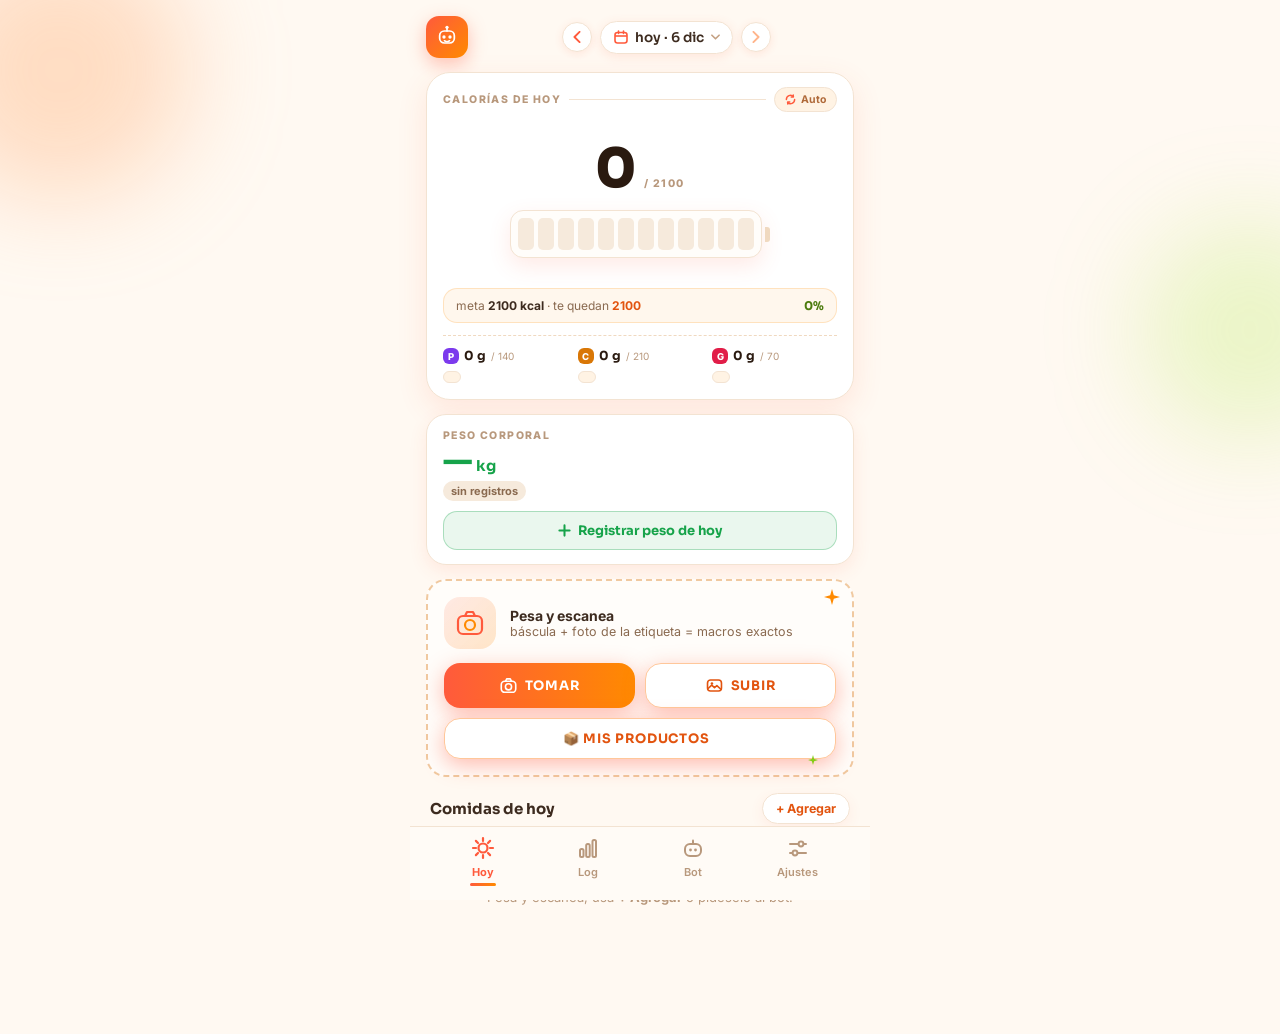
==== index.html @ cb0aaed5 "Triple verificación de etiquetas y conversión de peso cocinado - La etiqueta se lee 3 veces por sepa" ====
<!DOCTYPE html>
<html lang="es">
<head>
  <meta charset="UTF-8">
  <meta name="viewport" content="width=device-width, initial-scale=1.0, viewport-fit=cover">
  <meta name="theme-color" content="#FFF9F2">
  <title>JimmiteoBot · Tu coach de nutrición con IA</title>
  <link rel="preconnect" href="https://fonts.googleapis.com">
  <link rel="preconnect" href="https://fonts.gstatic.com" crossorigin>
  <link href="https://fonts.googleapis.com/css2?family=Sora:wght@600;700;800&family=Inter:wght@400;500;600;700&display=swap" rel="stylesheet">
  <link rel="stylesheet" href="styles.css?v=12">
  <link rel="manifest" href="manifest.json">
  <meta name="mobile-web-app-capable" content="yes">
  <meta name="apple-mobile-web-app-capable" content="yes">
  <meta name="apple-mobile-web-app-status-bar-style" content="default">
  <meta name="apple-mobile-web-app-title" content="JimmiteoBot">
  <link rel="apple-touch-icon" href="apple-touch-icon.png">
  <link rel="icon" href="data:image/svg+xml,<svg xmlns='http://www.w3.org/2000/svg' viewBox='0 0 24 24'><rect x='3' y='6' width='18' height='14' rx='5' fill='%23FF5A3C'/><circle cx='9' cy='13' r='2' fill='%23FFF9F2'/><circle cx='15' cy='13' r='2' fill='%23FFF9F2'/><rect x='11' y='2' width='2' height='4' rx='1' fill='%23FF8A00'/></svg>">
</head>
<body>
  <!-- fondo: blobs cítricos + burbujitas -->
  <div class="bg" aria-hidden="true">
    <div class="blob blob-1"></div>
    <div class="blob blob-2"></div>
    <div class="bubbles" id="bubbles"></div>
  </div>

  <div class="app">
    <!-- ============ HOY ============ -->
    <main class="view view-active" id="view-hoy">
      <header class="hd">
        <div class="hd-logo">
          <svg width="24" height="24" viewBox="0 0 36 36" fill="none">
            <line x1="18" y1="4" x2="18" y2="9" stroke="white" stroke-width="2.6" stroke-linecap="round"/>
            <circle cx="18" cy="3.5" r="2.4" fill="white"/>
            <rect x="7" y="9" width="22" height="18" rx="7" stroke="white" stroke-width="2.6"/>
            <circle cx="13.5" cy="18" r="2.5" fill="white"/><circle cx="22.5" cy="18" r="2.5" fill="white"/>
            <path d="M14 23.5c1.2 1 2.6 1.5 4 1.5s2.8-.5 4-1.5" stroke="white" stroke-width="2.2" stroke-linecap="round"/>
          </svg>
        </div>
        <div class="hd-nav">
          <button class="navbtn" id="prevDay" aria-label="Día anterior">
            <svg width="8" height="12" viewBox="0 0 8 14"><path d="M7 1L1 7l6 6" stroke="#FF5A3C" stroke-width="2.2" fill="none" stroke-linecap="round" stroke-linejoin="round"/></svg>
          </button>
          <button class="datepill" id="datePill">
            <svg width="14" height="14" viewBox="0 0 14 14" fill="none"><rect x="1" y="2.5" width="12" height="10.5" rx="2.5" stroke="#FF5A3C" stroke-width="1.6"/><path d="M1 6h12" stroke="#FF5A3C" stroke-width="1.6"/><path d="M4.5 1v2.5M9.5 1v2.5" stroke="#FF5A3C" stroke-width="1.6" stroke-linecap="round"/></svg>
            <span id="dateLabel">hoy</span>
            <svg width="9" height="6" viewBox="0 0 10 6"><path d="M1 1l4 4 4-4" stroke="#C4A183" stroke-width="1.8" fill="none" stroke-linecap="round" stroke-linejoin="round"/></svg>
            <input type="date" id="dateInput" aria-label="Cambiar fecha">
          </button>
          <button class="navbtn" id="nextDay" aria-label="Día siguiente">
            <svg width="8" height="12" viewBox="0 0 8 14"><path d="M1 1l6 6-6 6" stroke="#FFB48A" stroke-width="2.2" fill="none" stroke-linecap="round" stroke-linejoin="round"/></svg>
          </button>
        </div>
        <div class="streak" id="streakChip" hidden>🔥 <b id="streakDays">0</b> días</div>
      </header>

      <!-- medidor de calorías -->
      <section class="card card-hero">
        <div class="hero-head">
          <span class="hero-eyebrow">CALORÍAS DE HOY</span>
          <span class="hero-rule"></span>
          <button class="hero-switch" id="heroSwitch">
            <svg width="11" height="11" viewBox="0 0 12 12" fill="none"><path d="M1.5 6a4.5 4.5 0 0 1 7.7-3.2M10.5 6a4.5 4.5 0 0 1-7.7 3.2" stroke="#FF5A3C" stroke-width="1.6" stroke-linecap="round"/><path d="M9 1v2.2H6.8M3 11V8.8h2.2" stroke="#FF5A3C" stroke-width="1.6" stroke-linecap="round" stroke-linejoin="round"/></svg>
            <span id="heroModeLabel">Cápsula</span>
          </button>
        </div>
        <div class="hero-canvas" id="heroStage"></div>
        <div class="dataline">
          <span>meta <b id="dlMeta">2100 kcal</b> · te quedan <b class="dl-rest" id="dlRest">0</b></span>
          <span class="dataline-pct" id="dlPct">0%</span>
        </div>
        <div class="macros" id="macrosRow"></div>
      </section>

      <!-- peso corporal -->
      <section class="card wcard">
        <div class="w-top">
          <div class="w-main">
            <div class="w-label">PESO CORPORAL</div>
            <div class="w-val"><b id="weightNow">—</b><span id="weightUnit">kg</span></div>
            <div class="w-trend"><span class="w-delta" id="weightDelta">sin registros</span><span class="w-since" id="weightSince"></span></div>
          </div>
          <svg class="w-spark" id="weightSpark" width="112" height="52" viewBox="0 0 112 52" aria-hidden="true"></svg>
        </div>
        <button class="w-btn" id="logWeightBtn">
          <svg width="13" height="13" viewBox="0 0 14 14"><path d="M7 1.5v11M1.5 7h11" stroke="#16A34A" stroke-width="2.2" stroke-linecap="round"/></svg>
          Registrar peso de hoy
        </button>
      </section>

      <!-- foto IA -->
      <section class="photo">
        <svg class="spk spk-1" width="16" height="16" viewBox="0 0 16 16"><path d="M8 0l1.8 6.2L16 8l-6.2 1.8L8 16l-1.8-6.2L0 8l6.2-1.8Z" fill="#FF8A00"/></svg>
        <svg class="spk spk-2" width="10" height="10" viewBox="0 0 16 16"><path d="M8 0l1.8 6.2L16 8l-6.2 1.8L8 16l-1.8-6.2L0 8l6.2-1.8Z" fill="#84CC16"/></svg>
        <input type="file" id="photoInputCam" accept="image/*" capture="environment" hidden>
        <input type="file" id="photoInputGal" accept="image/*" hidden>
        <div class="photo-row" id="photoInner">
          <div class="photo-icon">
            <svg width="28" height="28" viewBox="0 0 28 28" fill="none"><rect x="2" y="7" width="24" height="18" rx="5" stroke="#FF5A3C" stroke-width="2.2"/><path d="M9 7l2-4h6l2 4" stroke="#FF5A3C" stroke-width="2.2" stroke-linejoin="round"/><circle cx="14" cy="16" r="5" stroke="#FF8A00" stroke-width="2.2"/></svg>
          </div>
          <div class="photo-txt">
            <div class="photo-title">Pesa y escanea</div>
            <div class="photo-sub">báscula + foto de la etiqueta = macros exactos</div>
          </div>
        </div>
        <div class="photo-btns" id="photoBtns">
          <button class="pbtn" id="btnCam">
            <svg width="17" height="17" viewBox="0 0 20 20" fill="none"><rect x="1.5" y="5" width="17" height="13" rx="4" stroke="#fff" stroke-width="1.9"/><path d="M6.5 5l1.4-2.8h4.2L13.5 5" stroke="#fff" stroke-width="1.9" stroke-linejoin="round"/><circle cx="10" cy="11.5" r="3.6" stroke="#fff" stroke-width="1.9"/></svg>
            TOMAR
          </button>
          <button class="pbtn pbtn-alt" id="btnGal">
            <svg width="17" height="17" viewBox="0 0 20 20" fill="none"><rect x="1.8" y="3.5" width="16.4" height="13" rx="3.5" stroke="#E2540F" stroke-width="1.9"/><path d="M2.5 13.5l4.2-4 3.3 3 2.8-2.4 4.7 4.3" stroke="#E2540F" stroke-width="1.9" stroke-linecap="round" stroke-linejoin="round"/><circle cx="7" cy="7.6" r="1.5" fill="#E2540F"/></svg>
            SUBIR
          </button>
          <button class="pbtn pbtn-alt pbtn-wide" id="btnProducts">📦 MIS PRODUCTOS <span id="btnProdN"></span></button>
        </div>
        <div class="photo-loading" id="photoLoading" hidden>
          <div class="spinner"></div><span id="photoLoadingTxt">Analizando tu comida…</span>
        </div>
      </section>

      <!-- comidas -->
      <section class="meals">
        <div class="meals-head">
          <h3>Comidas de hoy</h3>
          <button class="add-btn" id="addMealBtn">+ Agregar</button>
        </div>
        <div id="mealList"></div>
        <div class="empty" id="mealEmpty">Aún no registras comidas.<br>Pesa y escanea, usa <b>+ Agregar</b> o pídeselo al bot.</div>
      </section>
    </main>

    <!-- ============ LOG ============ -->
    <main class="view" id="view-log">
      <h2 class="page-title">Tu progreso</h2>

      <section class="card">
        <div class="chart-top">
          <div class="chart-name">Peso · 6 semanas</div>
          <div class="chart-delta" id="weightRange"></div>
        </div>
        <svg class="wchart" id="weightChart" viewBox="0 0 330 150" preserveAspectRatio="none" role="img" aria-label="Gráfica de peso"></svg>
        <div class="wchart-labels" id="weightLabels"></div>
        <div class="empty" id="weightEmpty">Registra tu peso en Hoy para ver tu progreso.</div>
      </section>

      <section class="card">
        <div class="chart-top">
          <div class="chart-name" id="weekTitle">Calorías · 7 días</div>
          <div class="chart-avg">prom. <b id="weekAvg">0</b></div>
        </div>
        <div class="pills" id="segChart">
          <button data-m="kcal" class="pill on">Kcal</button><button data-m="protein" class="pill">Prot</button><button data-m="carbs" class="pill">Carbos</button><button data-m="fat" class="pill">Grasa</button>
        </div>
        <div class="weekchart" id="weekChart"></div>
      </section>

      <section class="meals">
        <div class="meals-head"><h3>Días registrados</h3></div>
        <div id="logList"></div>
        <div class="empty" id="logEmpty">Todavía no hay días con registros.</div>
      </section>
    </main>

    <!-- ============ BOT ============ -->
    <main class="view view-bot" id="view-bot">
      <div class="bot-head">
        <div class="bot-avatar">
          <svg width="22" height="22" viewBox="0 0 36 36" fill="none">
            <line x1="18" y1="4" x2="18" y2="9" stroke="white" stroke-width="2.6" stroke-linecap="round"/>
            <circle cx="18" cy="3.5" r="2.4" fill="white"/>
            <rect x="7" y="9" width="22" height="18" rx="7" stroke="white" stroke-width="2.6"/>
            <circle cx="13.5" cy="18" r="2.5" fill="white"/><circle cx="22.5" cy="18" r="2.5" fill="white"/>
          </svg>
          <i class="dot"></i>
        </div>
        <div>
          <div class="bot-name">Jimmiteobot</div>
          <div class="bot-status">en línea · listo para ayudarte</div>
        </div>
      </div>
      <div class="chat-scroll" id="chatScroll"><div class="chat" id="chatList"></div></div>
      <div class="chips" id="chatChips">
        <button class="chip" data-q="¿Cómo voy hoy?">¿Cómo voy hoy?</button>
        <button class="chip" data-q="Calcula mis macros">Calcula mis macros</button>
        <button class="chip" data-q="Peso 78.4">Registrar peso</button>
        <button class="chip" data-q="Recomiéndame un libro">Un libro</button>
        <button class="chip" data-q="Dame un consejo de salud">Consejo</button>
      </div>
      <form class="chat-input" id="chatForm">
        <input type="text" id="chatText" placeholder="Escríbele a tu coach…" autocomplete="off">
        <button type="submit" class="send" aria-label="Enviar">
          <svg width="17" height="17" viewBox="0 0 20 20" fill="none"><path d="M2.5 10L17 3.5 13.5 17l-3.8-4.6L2.5 10Z" stroke="#fff" stroke-width="1.8" stroke-linejoin="round"/></svg>
        </button>
      </form>
    </main>

    <!-- ============ AJUSTES ============ -->
    <main class="view" id="view-config">
      <h2 class="page-title">Ajustes</h2>

      <section class="card">
        <div class="seg-row">
          <div class="seg-col">
            <div class="seg-k">PESO</div>
            <div class="seg" id="segWeight"><button data-u="kg" class="seg-btn on">kg</button><button data-u="lb" class="seg-btn">lb</button></div>
          </div>
          <div class="seg-col">
            <div class="seg-k">ALTURA</div>
            <div class="seg" id="segHeight"><button data-u="cm" class="seg-btn on">cm</button><button data-u="ft" class="seg-btn">ft/in</button></div>
          </div>
        </div>
      </section>

      <section class="card">
        <div class="card-title">Tu perfil</div>
        <label class="prof-row"><span>Nombre</span><input type="text" id="pNombre" placeholder="Tu nombre"></label>
        <div class="prof-obj">
          <div class="prof-k">Objetivo</div>
          <div class="seg" id="segObjetivo"><button data-o="cut" class="seg-btn on">Perder</button><button data-o="maintain" class="seg-btn">Mantener</button><button data-o="bulk" class="seg-btn">Ganar</button></div>
        </div>
        <div class="prof-grid">
          <label class="pbox"><span class="pbox-k">PESO (<i class="wUnitLbl">kg</i>)</span><input class="pbox-v" type="number" id="pPeso" min="20" max="700" step="0.1" placeholder="—"></label>
          <label class="pbox" id="alturaCmWrap"><span class="pbox-k">ALTURA (CM)</span><input class="pbox-v" type="number" id="pAltura" min="100" max="230" placeholder="—"></label>
          <label class="pbox" id="alturaFtWrap" hidden><span class="pbox-k">ALTURA (FT/IN)</span>
            <span class="pbox-dual"><input class="pbox-v" type="number" id="pAlturaFt" min="3" max="7" placeholder="5"><input class="pbox-v" type="number" id="pAlturaIn" min="0" max="11" placeholder="9"></span>
          </label>
          <label class="pbox"><span class="pbox-k">EDAD</span><input class="pbox-v" type="number" id="pEdad" min="10" max="110" placeholder="—"></label>
          <label class="pbox"><span class="pbox-k">SEXO</span>
            <select class="pbox-v" id="pSexo"><option value="m">Hombre</option><option value="f">Mujer</option></select>
          </label>
          <label class="pbox"><span class="pbox-k">ACTIVIDAD</span>
            <select class="pbox-v" id="pActividad">
              <option value="1.2">Sedentario</option><option value="1.375">Ligera</option><option value="1.55">Moderada</option><option value="1.725">Alta</option>
            </select>
          </label>
          <label class="pbox"><span class="pbox-k">RITMO</span>
            <select class="pbox-v" id="pRitmo">
              <option value="0.25">0.25 kg/sem</option><option value="0.5">0.5 kg/sem</option><option value="0.75">0.75 kg/sem</option><option value="1">1 kg/sem</option>
            </select>
          </label>
        </div>
        <button class="calc-btn" id="calcMacrosBtn">⚡ Calcular mis macros</button>
        <div class="sug" id="tdeeHint"></div>
      </section>

      <section class="card">
        <div class="card-title">Metas diarias</div>
        <div id="goalRows"></div>
      </section>

      <section class="card">
        <div class="card-title">API y datos</div>
        <div class="api-row" id="apiRow">
          <svg width="16" height="16" viewBox="0 0 16 16" fill="none"><circle cx="5.5" cy="10.5" r="3.5" stroke="#B06A3A" stroke-width="1.8"/><path d="M8 8l6-6M11 5l2 2M9 7l1.6 1.6" stroke="#B06A3A" stroke-width="1.8" stroke-linecap="round"/></svg>
          <span class="api-key" id="apiKeyMask">sin configurar</span>
          <span class="api-edit">Editar</span>
        </div>
        <div class="api-note" id="apiStatus"></div>
        <div class="btn2">
          <button class="obtn" id="exportBtn">⬇ Exportar</button>
          <button class="obtn" id="importBtn">⬆ Importar</button>
          <input type="file" id="importInput" accept="application/json" hidden>
        </div>
        <button class="dbtn" id="resetBtn">Borrar todos los datos</button>
      </section>
    </main>

    <!-- nav inferior -->
    <nav class="tabbar">
      <button class="tab tab-active" data-view="hoy">
        <svg class="tab-ico" width="24" height="24" viewBox="0 0 24 24" fill="none"><circle cx="12" cy="12" r="4.5" stroke="currentColor" stroke-width="2.2"/><path d="M12 2v3M12 19v3M2 12h3M19 12h3M4.9 4.9l2.1 2.1M17 17l2.1 2.1M19.1 4.9L17 7M7 17l-2.1 2.1" stroke="currentColor" stroke-width="2.2" stroke-linecap="round"/></svg>
        <span>Hoy</span><i class="tab-ind"></i>
      </button>
      <button class="tab" data-view="log">
        <svg class="tab-ico" width="24" height="24" viewBox="0 0 24 24" fill="none"><rect x="4" y="12" width="3.5" height="8" rx="1.5" stroke="currentColor" stroke-width="2"/><rect x="10.2" y="7" width="3.5" height="13" rx="1.5" stroke="currentColor" stroke-width="2"/><rect x="16.5" y="3" width="3.5" height="17" rx="1.5" stroke="currentColor" stroke-width="2"/></svg>
        <span>Log</span><i class="tab-ind"></i>
      </button>
      <button class="tab" data-view="bot">
        <svg class="tab-ico" width="24" height="24" viewBox="0 0 24 24" fill="none"><rect x="4" y="7" width="16" height="12" rx="5" stroke="currentColor" stroke-width="2"/><line x1="12" y1="3.5" x2="12" y2="7" stroke="currentColor" stroke-width="2" stroke-linecap="round"/><circle cx="9.5" cy="13" r="1.4" fill="currentColor"/><circle cx="14.5" cy="13" r="1.4" fill="currentColor"/></svg>
        <span>Bot</span><i class="tab-ind"></i><i class="tab-glow"></i>
      </button>
      <button class="tab" data-view="config">
        <svg class="tab-ico" width="24" height="24" viewBox="0 0 24 24" fill="none"><line x1="4" y1="7" x2="20" y2="7" stroke="currentColor" stroke-width="2" stroke-linecap="round"/><circle cx="15" cy="7" r="2.4" fill="#FFF9F2" stroke="currentColor" stroke-width="2"/><line x1="4" y1="16" x2="20" y2="16" stroke="currentColor" stroke-width="2" stroke-linecap="round"/><circle cx="9" cy="16" r="2.4" fill="#FFF9F2" stroke="currentColor" stroke-width="2"/></svg>
        <span>Ajustes</span><i class="tab-ind"></i>
      </button>
    </nav>
  </div>

  <!-- hoja inferior (modales) -->
  <div class="sheet-backdrop" id="sheetBackdrop" hidden>
    <div class="sheet" id="sheetBox" role="dialog" aria-modal="true"></div>
  </div>

  <div class="toast" id="toast" hidden></div>

  <script src="knowledge.js?v=12"></script>
  <script src="bot.js?v=12"></script>
  <script src="app.js?v=12"></script>
</body>
</html>
---- styles.css ----
/* ==========================================================
   JIMMITEOBOT — "Energía cítrica"
   Tokens tomados del diseño aprobado.
   ========================================================== */
:root {
  --bg: #FFF9F2;
  --card: #FFFFFF;
  --inner: #FFFDFA;
  --line: #F3E3D2;
  --line-2: #F0D9C0;
  --wash: #F6EADC;
  --chip-bg: #FFF3E4;
  --ink: #2A1A10;
  --ink-2: #3D2B1F;
  --ink-3: #8A6A50;
  --muted: #B8987C;
  --muted-2: #C4A183;
  --coral: #FF5A3C;
  --orange: #FF8A00;
  --orange-ink: #E2540F;
  --brown: #B06A3A;
  --peach: #FFB48A;
  --lime: #84CC16;
  --lime-ink: #4D7C0F;
  --green: #16A34A;
  --violet: #7C3AED;
  --amber: #D97706;
  --rose: #E11D48;
  --grad: linear-gradient(90deg, #FF5A3C, #FF8A00);
  --grad-d: linear-gradient(135deg, #FF5A3C, #FF8A00);
  --sh-card: 0 6px 18px rgba(255, 90, 60, .10);
  --sh-hero: 0 10px 30px rgba(255, 90, 60, .12);
  --sh-row: 0 4px 14px rgba(255, 90, 60, .08);
  --sh-inner: 0 8px 22px rgba(255, 90, 60, .13);
  --ease: cubic-bezier(.2, 1.2, .3, 1);
}

* { margin: 0; padding: 0; box-sizing: border-box; }
html { -webkit-text-size-adjust: 100%; }
body {
  font-family: "Inter", system-ui, -apple-system, sans-serif;
  background: var(--bg); color: var(--ink-2);
  min-height: 100dvh; overflow-x: hidden;
}
button { font: inherit; color: inherit; background: none; border: none; cursor: pointer; }
input, select, textarea { font-family: inherit; font-size: 16px; }
[hidden] { display: none !important; }
.sora, h2, h3, .card-title { font-family: "Sora", "Inter", sans-serif; }

/* ---------- fondo ---------- */
.bg { position: fixed; inset: 0; z-index: -1; overflow: hidden; }
.blob { position: absolute; border-radius: 50%; filter: blur(48px); will-change: auto; }
.blob-1 { width: 260px; height: 260px; background: rgba(255,170,110,.35); top: -60px; left: -70px; }
.blob-2 { width: 220px; height: 220px; background: rgba(163,230,53,.22); top: 220px; right: -80px; }
@keyframes blobFloat { 0%,100% { transform: translate(0,0) scale(1); } 50% { transform: translate(14px,-18px) scale(1.08); } }
.bubbles { position: absolute; inset: 0; }
.bub { position: absolute; bottom: -20px; border-radius: 50%; border: 1.5px solid rgba(255,138,0,.35); background: rgba(255,138,0,.08); animation: bubbleUp linear infinite; }
@keyframes bubbleUp { 0% { transform: translateY(0); opacity: 0; } 12% { opacity: .7; } 88% { opacity: .5; } 100% { transform: translateY(-90vh); opacity: 0; } }

/* animaciones compartidas */
@keyframes waveMove { 0% { transform: translateX(0); } 100% { transform: translateX(-50%); } }
@keyframes bubbleUpSm { 0% { transform: translateY(0); opacity: 0; } 15% { opacity: .9; } 100% { transform: translateY(-110px); opacity: 0; } }
@keyframes shimmerBar { 0% { background-position: -200% 0; } 100% { background-position: 200% 0; } }
@keyframes pulseGlow { 0%,100% { box-shadow: 0 6px 24px rgba(255,90,60,.35); } 50% { box-shadow: 0 6px 38px rgba(255,138,0,.6); } }
@keyframes sparklePop { 0%,100% { transform: scale(.4) rotate(0deg); opacity: .2; } 50% { transform: scale(1.15) rotate(24deg); opacity: 1; } }
@keyframes bounceIdle { 0%,100% { transform: translateY(0); } 50% { transform: translateY(-3px); } }
@keyframes cellFlick { 0%,100% { opacity: 1; } 50% { opacity: .35; } }
@keyframes drawLine { from { stroke-dashoffset: 600; } to { stroke-dashoffset: 0; } }
@keyframes barPop { from { transform: scaleY(0); } to { transform: scaleY(1); } }
@keyframes typingDot { 0%,60%,100% { transform: translateY(0); opacity: .4; } 30% { transform: translateY(-4px); opacity: 1; } }
@keyframes scanBeam { 0% { top: -10%; opacity: 0; } 15% { opacity: .5; } 85% { opacity: .5; } 100% { top: 110%; opacity: 0; } }
@keyframes pointPing { 0% { transform: scale(1); opacity: .8; } 100% { transform: scale(2.6); opacity: 0; } }
@keyframes eqPulse { 0%,100% { transform: scaleY(1); } 50% { transform: scaleY(.55); } }
@keyframes glossSlide { 0% { transform: translateX(-120%); } 60%,100% { transform: translateX(320%); } }
@keyframes sheetIn { from { transform: translateY(28px); opacity: 0; } to { transform: translateY(0); opacity: 1; } }
@keyframes fadeIn { from { opacity: 0; } }
@keyframes viewIn { from { opacity: 0; transform: translateY(12px); } to { opacity: 1; transform: none; } }
@keyframes popIn { from { transform: scale(0); } to { transform: scale(1); } }
@keyframes rowIn { from { opacity: 0; transform: translateX(-12px); } to { opacity: 1; transform: none; } }
@keyframes spin { to { transform: rotate(360deg); } }

/* ---------- layout ---------- */
.app {
  max-width: 460px; margin: 0 auto;
  padding: 16px 16px calc(104px + env(safe-area-inset-bottom));
  display: flex; flex-direction: column; min-height: 100dvh;
}
.view { display: none; flex-direction: column; gap: 14px; flex: 1; }
.view-active { display: flex; animation: viewIn .4s var(--ease); }
.page-title { font-size: 26px; font-weight: 800; color: var(--ink); padding: 4px 2px 0; }

.card { background: var(--card); border: 1px solid var(--line); border-radius: 20px; padding: 16px; box-shadow: var(--sh-card); }
.card-hero { border-radius: 24px; padding: 14px 16px 16px; box-shadow: var(--sh-hero); display: flex; flex-direction: column; gap: 12px; }
.card-title { font-weight: 700; font-size: 14px; color: var(--ink-2); margin-bottom: 12px; }
.empty { text-align: center; color: var(--muted); font-size: 13px; padding: 22px 10px; line-height: 1.7; }

/* ---------- header ---------- */
.hd { display: flex; align-items: center; gap: 10px; }
.hd-logo {
  width: 42px; height: 42px; border-radius: 13px; background: var(--grad-d);
  display: grid; place-items: center; box-shadow: 0 6px 18px rgba(255,90,60,.35); flex-shrink: 0;
}
.hd-nav { flex: 1; display: flex; align-items: center; justify-content: center; gap: 8px; min-width: 0; }
.navbtn {
  width: 30px; height: 30px; border-radius: 50%; background: #fff; border: 1px solid var(--line);
  display: grid; place-items: center; box-shadow: 0 2px 8px rgba(255,90,60,.12); flex-shrink: 0;
  transition: transform .15s, border-color .2s;
}
.navbtn:active { transform: scale(.88); }
.datepill {
  position: relative; display: flex; align-items: center; gap: 7px; padding: 7px 12px 7px 13px;
  border-radius: 999px; background: #fff; border: 1px solid var(--line);
  box-shadow: 0 3px 12px rgba(255,90,60,.12);
  font-family: "Sora", sans-serif; font-weight: 600; font-size: 13.5px; color: var(--ink-2);
  white-space: nowrap; min-width: 0; transition: border-color .2s, transform .15s;
}
.datepill:hover { border-color: var(--orange); }
.datepill:active { transform: scale(.97); }
.datepill span { overflow: hidden; text-overflow: ellipsis; }
.datepill input { position: absolute; inset: 0; opacity: 0; width: 100%; }
.streak {
  padding: 7px 11px; border-radius: 999px;
  background: linear-gradient(135deg, rgba(255,90,60,.12), rgba(255,138,0,.16));
  border: 1px solid rgba(255,138,0,.35);
  font-size: 12.5px; font-weight: 700; color: var(--orange-ink); white-space: nowrap;
  animation: bounceIdle 2.8s ease-in-out infinite, popIn .4s var(--ease); flex-shrink: 0;
}

/* ---------- medidor de calorías ---------- */
.hero-head { display: flex; align-items: center; gap: 8px; }
.hero-eyebrow { font-size: 10.5px; font-weight: 800; letter-spacing: 1.4px; color: var(--muted); }
.hero-rule { flex: 1; height: 1px; background: var(--line); }
.hero-switch {
  display: flex; align-items: center; gap: 5px; padding: 5px 10px; border-radius: 999px;
  background: var(--chip-bg); border: 1px solid var(--line);
  font-size: 10.5px; font-weight: 700; color: var(--brown);
  transition: border-color .2s, color .2s, transform .15s;
}
.hero-switch:hover { border-color: var(--orange); color: var(--coral); }
.hero-switch:active { transform: scale(.93); }
.hero-canvas { height: 152px; display: flex; align-items: center; justify-content: center; animation: viewIn .4s var(--ease); }

.kbig { font-family: "Sora", sans-serif; font-weight: 800; line-height: 1; color: var(--ink); }
.klbl { font-size: 10.5px; font-weight: 800; letter-spacing: 1.4px; color: var(--muted); }

/* 01 cápsula */
.cap {
  position: relative; width: 218px; height: 142px;
  border-radius: 46% 54% 48% 52% / 58% 54% 46% 42%;
  background: var(--inner); border: 1.5px solid var(--line);
  box-shadow: 0 14px 34px rgba(255,90,60,.16), inset 0 2px 10px rgba(255,255,255,.9); overflow: hidden;
}
.cap-water { position: absolute; left: 0; right: 0; bottom: 0; height: 0; transition: height 1s var(--ease); }
.cap-wave { position: absolute; left: 0; width: 200%; height: 28px; top: -14px; animation: waveMove 4s linear infinite; }
.cap-wave.w2 { height: 24px; top: -8px; opacity: .5; animation: waveMove 6.5s linear infinite reverse; }
.cap-fill { position: absolute; inset: 12px 0 0 0; background: linear-gradient(180deg, #FF8A00, #FF5A3C); }
.cap-b { position: absolute; bottom: 4px; border-radius: 50%; background: rgba(255,255,255,.7); animation: bubbleUpSm 3s linear infinite; }
.cap-txt { position: relative; z-index: 2; height: 100%; display: flex; flex-direction: column; align-items: center; justify-content: center; gap: 1px; }
.cap-txt .kbig { font-size: 50px; text-shadow: 0 2px 0 rgba(255,255,255,.55); }
.cap-txt .klbl { font-size: 10.5px; letter-spacing: 1.6px; color: rgba(42,26,16,.62); }

/* 02 batería */
.col-c { display: flex; flex-direction: column; align-items: center; gap: 14px; }
.row-base { display: flex; align-items: baseline; gap: 7px; }
.bat-box { display: flex; align-items: center; gap: 3px; }
.bat-cells { display: flex; gap: 4px; padding: 7px; border-radius: 13px; background: var(--inner); border: 1.5px solid var(--line); box-shadow: var(--sh-inner); }
.cell { width: 16px; height: 32px; border-radius: 5px; background: var(--wash); transition: background .3s; }
.cell.on { background: var(--grad); animation: cellFlick 1.8s ease-in-out infinite; }
.cell.on.hot { background: linear-gradient(90deg, #F43F5E, #E11D48); }
.bat-tip { width: 5px; height: 15px; border-radius: 0 3px 3px 0; background: var(--line-2); }

/* 03 número + barra */
.num-hero { font-family: "Sora", sans-serif; font-weight: 800; font-size: 82px; line-height: .9; background: linear-gradient(120deg, #FF5A3C, #FF8A00); -webkit-background-clip: text; background-clip: text; -webkit-text-fill-color: transparent; }
.num-bar { width: 240px; height: 9px; border-radius: 999px; background: var(--wash); overflow: hidden; }
.num-fill { height: 100%; width: 0; border-radius: 999px; background: linear-gradient(90deg, #FF5A3C, #FF8A00, #FFD08A, #FF8A00); background-size: 200% 100%; animation: shimmerBar 2.4s linear infinite; transition: width 1s var(--ease); }
.num-legend { width: 240px; display: flex; justify-content: space-between; font-size: 10px; font-weight: 800; letter-spacing: .8px; color: var(--muted); }
.num-legend .meta { color: var(--lime-ink); }

/* 04 torre */
.tower-wrap { display: flex; align-items: flex-end; gap: 18px; }
.tower { display: flex; flex-direction: column-reverse; gap: 4px; padding: 7px; border-radius: 14px; background: var(--inner); border: 1.5px solid var(--line); box-shadow: var(--sh-inner); }
.blk { width: 58px; height: 9px; border-radius: 3px; background: var(--wash); transition: background .3s; }
.blk.on { background: var(--grad); }
.blk.on.hot { background: linear-gradient(90deg, #F43F5E, #E11D48); }

/* 05 ecualizador */
.eq-box { display: flex; align-items: flex-end; gap: 4px; height: 66px; padding: 8px 12px; border-radius: 14px; background: var(--inner); border: 1.5px solid var(--line); box-shadow: var(--sh-inner); }
.eqb { width: 8px; border-radius: 3px; background: var(--wash); transform-origin: bottom; transition: background .3s; }
.eqb.on { background: var(--grad-d); animation: eqPulse 1.6s ease-in-out infinite; }
.eqb.on.hot { background: linear-gradient(135deg, #F43F5E, #E11D48); }

/* 06 termómetro */
.thermo-wrap { display: flex; align-items: center; gap: 22px; }
.thermo-col { display: flex; flex-direction: column; align-items: center; }
.thermo { position: relative; width: 28px; height: 98px; border-radius: 999px 999px 4px 4px; background: var(--inner); border: 1.5px solid var(--line); overflow: hidden; box-shadow: inset 0 2px 6px rgba(255,138,0,.10); }
.thermo-fill { position: absolute; left: 3px; right: 3px; bottom: 0; height: 0; border-radius: 999px 999px 0 0; background: linear-gradient(180deg, #FF8A00, #FF5A3C); transition: height 1s var(--ease); }
.thermo-gloss { position: absolute; left: 7px; top: 9px; width: 4px; height: 72px; border-radius: 999px; background: rgba(255,255,255,.5); }
.thermo-bulb { width: 40px; height: 40px; border-radius: 50%; background: linear-gradient(135deg, #FF8A00, #FF5A3C); border: 1.5px solid var(--line); margin-top: -9px; box-shadow: 0 8px 20px rgba(255,90,60,.32); animation: bounceIdle 2.6s ease-in-out infinite; }
.thermo-legend { display: flex; flex-direction: column; gap: 4px; }
.tl-row { display: flex; align-items: center; gap: 6px; }
.tl-row.meta span { font-size: 10px; font-weight: 700; color: var(--lime-ink); }
.tl-row.meta i { width: 14px; height: 2px; background: var(--lime); }
.tl-row.half span { font-size: 10px; color: var(--muted); }
.tl-row.half i { width: 9px; height: 2px; background: #E8D3BC; }

/* 07 píxeles */
.pix-grid { display: grid; grid-template-columns: repeat(10, 15px); gap: 4px; padding: 9px; border-radius: 14px; background: var(--inner); border: 1.5px solid var(--line); box-shadow: var(--sh-inner); }
.px { width: 15px; height: 10px; border-radius: 3px; background: var(--wash); transition: background .25s; }
.px.on { background: var(--grad-d); }
.px.on.hot { background: linear-gradient(135deg, #F43F5E, #E11D48); }

/* 08 balance */
.bal { display: flex; flex-direction: column; gap: 12px; width: 100%; }
.bal-top { display: flex; align-items: flex-end; justify-content: space-between; }
.bal-k { font-size: 10px; font-weight: 800; letter-spacing: 1.2px; }
.bal-k.eat { color: var(--orange-ink); }
.bal-k.left { color: var(--lime-ink); }
.bal-num { font-family: "Sora", sans-serif; font-weight: 800; font-size: 44px; line-height: 1; }
.bal-track { position: relative; display: flex; height: 28px; border-radius: 999px; overflow: hidden; border: 1.5px solid var(--line); background: var(--inner); }
.bal-fill { position: relative; overflow: hidden; background: var(--grad); width: 0; transition: width 1s var(--ease); }
.bal-fill i { position: absolute; top: 0; bottom: 0; width: 44px; background: linear-gradient(90deg, transparent, rgba(255,255,255,.45), transparent); animation: glossSlide 3s ease-in-out infinite; }
.bal-rest { flex: 1; background: repeating-linear-gradient(135deg, rgba(132,204,22,.24) 0 7px, rgba(132,204,22,.10) 7px 14px); }

/* línea de datos */
.dataline {
  display: flex; align-items: center; gap: 8px; padding: 9px 12px; border-radius: 14px;
  background: rgba(255,138,0,.07); border: 1px solid rgba(255,138,0,.2);
  font-size: 12px; color: var(--ink-3);
}
.dataline b { color: var(--ink-2); }
.dataline .dl-rest { color: var(--orange-ink); }
.dataline.over .dl-rest { color: var(--rose); }
.dataline-pct { margin-left: auto; font-family: "Sora", sans-serif; font-weight: 700; font-size: 12px; color: var(--lime-ink); }

/* ---------- macros ---------- */
.macros { display: grid; grid-template-columns: 1fr 1fr 1fr; gap: 10px; padding-top: 12px; border-top: 1px dashed var(--line-2); }
.macro { display: flex; flex-direction: column; gap: 7px; text-align: left; transition: transform .18s var(--ease); }
.macro:active { transform: scale(.95); }
.macro-head { display: flex; align-items: center; gap: 5px; }
.macro-chip { width: 16px; height: 16px; border-radius: 6px; display: grid; place-items: center; font-size: 9.5px; font-weight: 800; color: #fff; background: var(--c); flex-shrink: 0; }
.macro-g { font-family: "Sora", sans-serif; font-weight: 700; font-size: 12.5px; color: var(--ink); }
.macro-meta { font-size: 10px; color: var(--muted); }
/* tema segmentos */
.mbar.seg { position: relative; height: 11px; }
.mbar.seg .track { position: absolute; inset: 0; background: repeating-linear-gradient(90deg, var(--wash) 0 calc(12.5% - 3px), rgba(0,0,0,0) calc(12.5% - 3px) 12.5%); }
.mbar.seg .fill { position: absolute; inset: 0; background: repeating-linear-gradient(90deg, var(--c) 0 calc(12.5% - 3px), rgba(0,0,0,0) calc(12.5% - 3px) 12.5%); clip-path: inset(0 100% 0 0); transition: clip-path .8s var(--ease); }
/* tema líquido */
.mbar.liq { position: relative; height: 12px; border-radius: 999px; background: var(--wash); overflow: hidden; box-shadow: inset 0 1px 3px rgba(176,106,58,.16); }
.mbar.liq .fill { position: absolute; left: 0; top: 0; bottom: 0; width: 0; border-radius: 999px; background: var(--grad2); overflow: hidden; transition: width .9s var(--ease); }
.mbar.liq .fill::before { content: ""; position: absolute; left: 3px; right: 3px; top: 2px; height: 3px; border-radius: 999px; background: rgba(255,255,255,.5); }
.mbar.liq .fill i { position: absolute; top: 0; bottom: 0; width: 26px; background: linear-gradient(90deg, transparent, rgba(255,255,255,.6), transparent); animation: glossSlide 3.2s ease-in-out infinite; }
/* tema clásico */
.mbar.cls { position: relative; height: 7px; border-radius: 999px; background: var(--wash); }
.mbar.cls .fill { position: absolute; left: 0; top: 0; bottom: 0; width: 0; border-radius: 999px; background: var(--c); transition: width .9s var(--ease); }
.mbar.cls .goal { position: absolute; right: 0; top: -3px; bottom: -3px; width: 2px; border-radius: 999px; background: var(--lime); }

/* ---------- peso ---------- */
.wcard { display: flex; flex-direction: column; gap: 10px; padding: 14px 16px; }
.w-top { display: flex; align-items: center; gap: 12px; }
.w-main { flex: 1; min-width: 0; }
.w-label { font-size: 10.5px; font-weight: 800; letter-spacing: 1.4px; color: var(--muted); }
.w-val { display: flex; align-items: baseline; gap: 4px; margin-top: 2px; }
.w-val b { font-family: "Sora", sans-serif; font-weight: 800; font-size: 32px; line-height: 1; color: var(--green); }
.w-val span { font-family: "Sora", sans-serif; font-weight: 700; font-size: 15px; color: var(--green); }
.w-trend { display: flex; align-items: center; gap: 5px; margin-top: 5px; flex-wrap: wrap; }
.w-delta { display: inline-flex; align-items: center; gap: 3px; padding: 3px 8px; border-radius: 999px; background: rgba(22,163,74,.1); font-size: 11px; font-weight: 700; color: var(--green); }
.w-delta.up { background: rgba(217,119,6,.12); color: var(--amber); }
.w-delta.flat { background: var(--wash); color: var(--ink-3); }
.w-since { font-size: 11px; color: var(--ink-3); }
.w-spark { flex-shrink: 0; overflow: visible; }
.w-btn {
  display: flex; align-items: center; justify-content: center; gap: 7px; padding: 10px;
  border-radius: 14px; background: rgba(22,163,74,.09); border: 1px solid rgba(22,163,74,.3);
  color: var(--green); font-family: "Sora", sans-serif; font-weight: 700; font-size: 13px;
  transition: background .2s, transform .15s;
}
.w-btn:hover { background: rgba(22,163,74,.16); }
.w-btn:active { transform: scale(.97); }

/* ---------- foto ---------- */
.photo { position: relative; border: 2px dashed #F0C9A0; border-radius: 20px; padding: 16px; background: rgba(255,255,255,.6); display: flex; flex-direction: column; gap: 14px; }
.spk { position: absolute; animation: sparklePop 2.2s ease-in-out infinite; }
.spk-1 { top: 8px; right: 12px; }
.spk-2 { bottom: 10px; right: 34px; animation-delay: .7s; }
.photo-row { display: flex; align-items: center; gap: 14px; }
.photo-icon { width: 52px; height: 52px; border-radius: 16px; background: linear-gradient(135deg, rgba(255,90,60,.12), rgba(255,138,0,.2)); display: grid; place-items: center; flex-shrink: 0; }
.photo-txt { flex: 1; min-width: 0; }
.photo-title { font-weight: 700; font-size: 14px; color: var(--ink-2); }
.photo-sub { font-size: 12.5px; color: var(--ink-3); }
.photo-btns { display: grid; grid-template-columns: 1fr 1fr; gap: 10px; }
.pbtn {
  display: flex; align-items: center; justify-content: center; gap: 8px; padding: 13px;
  border-radius: 16px; background: var(--grad); color: #fff;
  font-family: "Sora", sans-serif; font-weight: 700; font-size: 13px; letter-spacing: .8px;
  box-shadow: 0 6px 22px rgba(255,90,60,.4); transition: transform .18s var(--ease);
}
.pbtn:hover { transform: translateY(-2px); }
.pbtn:active { transform: scale(.96); }
.pbtn-alt { background: #fff; border: 1.5px solid #FFC79A; color: var(--orange-ink); animation: none; }
.pbtn-alt:hover { border-color: var(--orange); }
.pbtn-wide { grid-column: 1 / -1; padding: 11px; }
.photo-loading { display: flex; align-items: center; gap: 12px; color: var(--ink-3); font-size: 13.5px; }
.spinner { width: 20px; height: 20px; border-radius: 50%; border: 3px solid #FFE3D6; border-top-color: var(--coral); animation: spin .8s linear infinite; }

/* ---------- comidas ---------- */
.meals { display: flex; flex-direction: column; gap: 8px; }
.meals-head { display: flex; align-items: center; justify-content: space-between; padding: 2px 4px; }
.meals-head h3 { font-weight: 700; font-size: 15px; color: var(--ink-2); }
.add-btn { padding: 7px 13px; border-radius: 999px; background: #fff; border: 1px solid var(--line); font-size: 12.5px; font-weight: 700; color: var(--orange-ink); box-shadow: var(--sh-row); transition: transform .15s, border-color .2s; }
.add-btn:hover { border-color: var(--orange); }
.add-btn:active { transform: scale(.94); }
#mealList, #logList { display: flex; flex-direction: column; gap: 8px; }
.meal {
  background: #fff; border: 1px solid var(--line); border-radius: 16px; padding: 11px 13px;
  box-shadow: var(--sh-row); display: flex; flex-direction: column; gap: 9px; animation: rowIn .35s var(--ease);
}
.meal.removing { animation: rowIn .25s var(--ease) reverse forwards; }
.meal-top { display: flex; align-items: center; gap: 11px; }
.meal-emoji { width: 38px; height: 38px; border-radius: 12px; background: var(--chip-bg); display: grid; place-items: center; font-size: 19px; flex-shrink: 0; }
.meal-info { flex: 1; min-width: 0; }
.meal-name { font-weight: 600; font-size: 14px; color: var(--ink-2); overflow: hidden; text-overflow: ellipsis; white-space: nowrap; }
.meal-time { font-size: 11px; color: var(--muted); }
.meal-kcal { display: flex; align-items: baseline; gap: 3px; flex-shrink: 0; }
.meal-kcal b { font-family: "Sora", sans-serif; font-weight: 800; font-size: 17px; color: var(--orange); }
.meal-kcal span { font-size: 10px; font-weight: 700; color: var(--peach); }
.meal-acts { display: flex; gap: 5px; flex-shrink: 0; }
.iact { width: 27px; height: 27px; border-radius: 9px; background: var(--chip-bg); display: grid; place-items: center; transition: background .2s, transform .15s; }
.iact:active { transform: scale(.88); }
.iact.del { background: #FDECEC; }
.mrows { display: flex; flex-direction: column; gap: 5px; padding-left: 1px; }
.mrow { display: flex; align-items: center; gap: 8px; }
.mrow-chip { width: 15px; height: 15px; border-radius: 5px; background: var(--cbg); color: var(--c); font-size: 9px; font-weight: 800; display: grid; place-items: center; flex-shrink: 0; }
.mrow-g { width: 34px; font-family: "Sora", sans-serif; font-weight: 700; font-size: 11.5px; color: var(--ink-2); flex-shrink: 0; }
.mrow-track { flex: 1; display: flex; align-items: stretch; height: 5px; min-height: 5px; border-radius: 999px; background: var(--wash); overflow: hidden; }
.mrow-pct { width: 30px; text-align: right; font-size: 10px; font-weight: 700; color: var(--muted); flex-shrink: 0; }
.mrow-fill { display: block; height: 5px; min-height: 5px; flex: 0 0 auto; transition: width .5s var(--ease); border-radius: 999px; background: var(--c); }

/* ---------- log ---------- */
.chart-top { display: flex; align-items: baseline; justify-content: space-between; gap: 8px; margin-bottom: 6px; }
.chart-name { font-weight: 700; font-size: 14px; color: var(--ink-2); }
.chart-delta { font-size: 13px; font-weight: 700; color: var(--green); }
.chart-avg { font-size: 11.5px; font-weight: 700; color: var(--muted); }
.chart-avg b { color: var(--ink-2); }
.wchart { width: 100%; height: 150px; display: block; }
.wchart-labels { display: flex; justify-content: space-between; font-size: 11px; color: var(--muted); padding: 4px 4px 0; }
.wchart-labels b { color: var(--green); font-weight: 700; }
.pills { display: flex; gap: 5px; background: var(--wash); border-radius: 999px; padding: 3px; margin-bottom: 12px; }
.pill { flex: 1; text-align: center; padding: 6px 0; border-radius: 999px; font-size: 11.5px; font-weight: 700; color: var(--brown); transition: background .25s, color .25s, box-shadow .25s; }
.pill.on { background: var(--grad); color: #fff; box-shadow: 0 3px 10px rgba(255,90,60,.3); }
.weekchart { position: relative; height: 132px; display: flex; align-items: flex-end; gap: 8px; padding: 0 2px; }
.meta-line { position: absolute; left: 0; right: 0; border-top: 2px dashed var(--mc); opacity: .55; pointer-events: none; }
.meta-lbl { position: absolute; right: 0; font-size: 9.5px; font-weight: 800; letter-spacing: .6px; color: var(--mc); pointer-events: none; }
.wbar { flex: 1; display: flex; flex-direction: column; align-items: center; gap: 6px; }
.wbar-fill { width: 100%; border-radius: 7px 7px 3px 3px; background: var(--bg2); transform-origin: bottom; animation: barPop .8s cubic-bezier(.2,1.4,.4,1) both; }
.wbar.today .wbar-fill { background: var(--grad-d); }
.wbar-day { font-size: 10px; font-weight: 700; color: var(--muted); }
.wbar.today .wbar-day { color: var(--orange-ink); }
.day-row { background: #fff; border: 1px solid var(--line); border-radius: 16px; padding: 12px 14px; box-shadow: var(--sh-row); display: flex; align-items: center; gap: 12px; width: 100%; text-align: left; animation: rowIn .3s var(--ease); }
.day-date { width: 42px; text-align: center; flex-shrink: 0; }
.day-num { font-family: "Sora", sans-serif; font-weight: 800; font-size: 17px; color: var(--ink); line-height: 1; }
.day-mes { font-size: 10px; font-weight: 700; color: var(--muted); letter-spacing: 1px; text-transform: uppercase; }
.day-div { width: 1px; height: 30px; background: var(--line); flex-shrink: 0; }
.day-main { flex: 1; min-width: 0; }
.day-kcal { font-weight: 600; font-size: 13.5px; color: var(--ink-2); }
.day-macros { font-size: 11.5px; color: var(--ink-3); }
.day-w { font-size: 12.5px; font-weight: 700; color: var(--green); white-space: nowrap; }

/* ---------- bot ---------- */
.view-bot { gap: 10px; }
.bot-head { display: flex; align-items: center; gap: 12px; background: #fff; border: 1px solid var(--line); border-radius: 18px; padding: 11px 14px; box-shadow: var(--sh-card); }
.bot-avatar { position: relative; width: 40px; height: 40px; border-radius: 13px; background: var(--grad-d); display: grid; place-items: center; box-shadow: 0 6px 16px rgba(255,90,60,.3); }
.bot-avatar .dot { position: absolute; right: -2px; bottom: -2px; width: 11px; height: 11px; border-radius: 50%; background: #22C55E; border: 2px solid #fff; }
.bot-name { font-family: "Sora", sans-serif; font-weight: 700; font-size: 14.5px; color: var(--ink); }
.bot-status { font-size: 11.5px; color: var(--ink-3); }
.chat-scroll { flex: 1; overflow-y: auto; min-height: 0; overscroll-behavior: contain; -webkit-overflow-scrolling: touch; }
.chat-day { align-self: center; font-size: 10.5px; font-weight: 800; letter-spacing: 1px; text-transform: uppercase; color: var(--muted); background: var(--wash); border-radius: 999px; padding: 5px 12px; margin: 6px 0 2px; }
/* en el chat la app ocupa la pantalla y el scroll es del hilo */
body.chat-mode { overflow: hidden; }
body.chat-mode .app { height: 100dvh; min-height: 0; overflow: hidden; }
.view-bot { min-height: 0; }
.chat { display: flex; flex-direction: column; gap: 10px; padding: 2px 2px 8px; }
.msg { max-width: 86%; padding: 11px 14px; font-size: 13.5px; line-height: 1.5; white-space: pre-wrap; word-wrap: break-word; animation: viewIn .3s var(--ease); }
.msg-bot { align-self: flex-start; background: #fff; border: 1px solid var(--line); border-radius: 18px 18px 18px 6px; box-shadow: var(--sh-row); color: var(--ink-2); }
.msg-user { align-self: flex-end; background: var(--grad); color: #fff; font-weight: 500; border-radius: 18px 18px 6px 18px; box-shadow: 0 6px 16px rgba(255,90,60,.3); }
.msg-act { align-self: center; font-size: 12px; font-weight: 600; color: var(--lime-ink); background: rgba(132,204,22,.14); border: 1px solid rgba(132,204,22,.4); border-radius: 999px; padding: 7px 14px; text-align: center; animation: popIn .3s var(--ease); }
.typing { display: inline-flex; gap: 5px; padding: 3px 2px; }
.typing i { width: 7px; height: 7px; border-radius: 50%; background: var(--muted); animation: typingDot 1.2s infinite; }
.typing i:nth-child(2) { animation-delay: .18s; }
.typing i:nth-child(3) { animation-delay: .36s; }
.chips { display: flex; gap: 7px; overflow-x: auto; padding: 2px; scrollbar-width: none; }
.chips::-webkit-scrollbar { display: none; }
.chip { white-space: nowrap; padding: 8px 13px; border-radius: 999px; background: #fff; border: 1px solid var(--line); font-size: 12px; font-weight: 600; color: var(--brown); transition: border-color .2s, transform .15s; }
.chip:hover { border-color: var(--orange); }
.chip:active { transform: scale(.94); }
.chat-input { display: flex; gap: 8px; align-items: center; padding: 7px 7px 7px 8px; border-radius: 999px; background: #fff; border: 1px solid var(--line); box-shadow: var(--sh-card); }
.chat-input input { flex: 1; min-width: 0; background: none; border: none; outline: none; color: var(--ink-2); padding: 6px 8px; }
.chat-input input::placeholder { color: var(--muted-2); }
.send { width: 40px; height: 40px; border-radius: 50%; background: var(--grad-d); display: grid; place-items: center; box-shadow: 0 6px 16px rgba(255,90,60,.35); flex-shrink: 0; transition: transform .18s var(--ease); }
.send:active { transform: scale(.88); }

/* ---------- ajustes ---------- */
.seg-row { display: flex; gap: 14px; }
.seg-col { flex: 1; min-width: 0; }
.seg-k { font-size: 11px; font-weight: 700; color: var(--ink-3); letter-spacing: 1px; margin-bottom: 8px; }
.seg { display: flex; background: var(--wash); border-radius: 999px; padding: 3px; }
.seg-btn { flex: 1; text-align: center; padding: 7px 0; border-radius: 999px; color: var(--brown); font-weight: 600; font-size: 12.5px; transition: background .25s, color .25s, box-shadow .25s; }
.seg-btn.on { background: var(--grad); color: #fff; font-weight: 700; box-shadow: 0 3px 10px rgba(255,90,60,.3); }
.prof-row { display: flex; align-items: center; justify-content: space-between; gap: 10px; font-size: 13.5px; color: var(--ink-3); margin-bottom: 12px; }
.prof-row input { flex: 1; min-width: 0; text-align: right; background: none; border: none; outline: none; font-size: 13.5px; font-weight: 600; color: var(--ink-2); }
.prof-obj { margin-bottom: 12px; }
.prof-k { font-size: 13.5px; color: var(--ink-3); margin-bottom: 6px; }
.prof-grid { display: grid; grid-template-columns: 1fr 1fr; gap: 10px; }
.pbox { background: var(--bg); border: 1px solid var(--line); border-radius: 14px; padding: 9px 12px; display: flex; flex-direction: column; gap: 1px; min-width: 0; transition: border-color .2s; }
.pbox:focus-within { border-color: var(--orange); }
.pbox-k { font-size: 10.5px; font-weight: 700; color: var(--muted); letter-spacing: .6px; }
.pbox-k i { font-style: normal; text-transform: none; }
.pbox-v { width: 100%; min-width: 0; background: none; border: none; outline: none; font-family: "Sora", sans-serif; font-weight: 700; font-size: 15px; color: var(--ink); padding: 0; }
select.pbox-v { margin-left: -2px; }
.pbox-dual { display: flex; gap: 6px; }
.calc-btn { width: 100%; margin-top: 14px; padding: 14px; border-radius: 16px; background: var(--grad); color: #fff; font-family: "Sora", sans-serif; font-weight: 700; font-size: 15px; box-shadow: 0 6px 22px rgba(255,90,60,.4); transition: transform .18s var(--ease); }
.calc-btn:active { transform: scale(.97); }
.sug { text-align: center; font-size: 12.5px; color: var(--ink-3); margin-top: 10px; line-height: 1.5; }
.sug b { color: var(--orange-ink); }
.goal-row { display: flex; align-items: center; gap: 10px; margin-bottom: 10px; }
.goal-row:last-child { margin-bottom: 0; }
.goal-dot { width: 10px; height: 10px; border-radius: 3px; background: var(--c); flex-shrink: 0; }
.goal-name { flex: 1; font-size: 13.5px; color: var(--ink-2); font-weight: 500; }
.stepper { display: flex; align-items: center; gap: 8px; background: var(--bg); border: 1px solid var(--line); border-radius: 999px; padding: 5px 6px; }
.step { width: 24px; height: 24px; border-radius: 50%; background: var(--wash); display: grid; place-items: center; font-weight: 700; color: var(--brown); font-size: 14px; transition: transform .15s; }
.step:active { transform: scale(.85); }
.step.plus { background: var(--grad-d); color: #fff; }
.step-v { font-family: "Sora", sans-serif; font-weight: 700; font-size: 14px; color: var(--ink); min-width: 52px; text-align: center; }
.api-row { display: flex; align-items: center; gap: 10px; background: var(--bg); border: 1px solid var(--line); border-radius: 14px; padding: 10px 14px; width: 100%; transition: border-color .2s; }
.api-row:hover { border-color: var(--orange); }
.api-key { flex: 1; min-width: 0; font-family: ui-monospace, monospace; font-size: 13px; color: var(--muted); letter-spacing: 2px; overflow: hidden; text-overflow: ellipsis; text-align: left; }
.api-edit { font-size: 12px; font-weight: 700; color: var(--coral); flex-shrink: 0; }
.api-note { font-size: 12px; color: var(--ink-3); margin: 10px 0 12px; line-height: 1.5; }
.api-note.ok { color: var(--lime-ink); }
.btn2 { display: grid; grid-template-columns: 1fr 1fr; gap: 10px; }
.obtn { padding: 11px; border-radius: 14px; border: 1.5px solid rgba(255,138,0,.5); color: var(--orange-ink); font-weight: 700; font-size: 13px; transition: background .2s, transform .15s; }
.obtn:hover { background: rgba(255,138,0,.08); }
.obtn:active { transform: scale(.96); }
.dbtn { width: 100%; margin-top: 10px; padding: 11px; border-radius: 14px; background: rgba(225,29,72,.08); border: 1.5px solid rgba(225,29,72,.35); color: var(--rose); font-weight: 700; font-size: 13px; transition: background .2s, transform .15s; }
.dbtn:hover { background: rgba(225,29,72,.14); }
.dbtn:active { transform: scale(.96); }

/* ---------- tabbar ---------- */
.tabbar {
  position: fixed; left: 50%; bottom: 0; transform: translateX(-50%);
  width: min(460px, 100%); display: grid; grid-template-columns: repeat(4, 1fr);
  padding: 10px 20px calc(14px + env(safe-area-inset-bottom));
  background: #FFFBF6; border-top: 1px solid var(--line); z-index: 30;
}
.tab { position: relative; display: flex; flex-direction: column; align-items: center; gap: 4px; color: var(--muted); transition: color .25s, transform .15s; }
.tab span { font-size: 11px; font-weight: 600; }
.tab-ico { transition: transform .3s var(--ease); }
.tab-ind { width: 26px; height: 3px; border-radius: 999px; background: transparent; transition: background .25s; }
.tab:active { transform: scale(.93); }
.tab-active { color: var(--coral); }
.tab-active span { font-weight: 700; }
.tab-active .tab-ico { transform: translateY(-1px); }
.tab-active .tab-ind { background: var(--grad); }
.tab-glow { position: absolute; top: 0; right: calc(50% - 17px); width: 7px; height: 7px; border-radius: 50%; background: var(--lime); opacity: 0; transition: opacity .3s; }
.tab-glow.on { opacity: 1; animation: cellFlick 1.6s infinite; }

/* ---------- hoja inferior ---------- */
.sheet-backdrop { position: fixed; inset: 0; z-index: 100; background: rgba(42,26,16,.5); animation: fadeIn .25s ease; display: flex; align-items: flex-end; justify-content: center; }
.sheet {
  width: min(460px, 100%); background: var(--bg); border-radius: 28px 28px 0 0;
  padding: 18px 14px calc(30px + env(safe-area-inset-bottom));
  box-shadow: 0 -18px 50px rgba(42,26,16,.22);
  display: flex; flex-direction: column; gap: 14px;
  animation: sheetIn .4s var(--ease) both; max-height: 92dvh; overflow-y: auto;
}
.grabber { width: 44px; height: 4px; border-radius: 999px; background: var(--line-2); align-self: center; flex-shrink: 0; }
.sh-head { display: flex; align-items: center; gap: 12px; }
.sh-icon { position: relative; width: 62px; height: 62px; border-radius: 18px; background: var(--chip-bg); border: 1px solid var(--line); display: grid; place-items: center; font-size: 28px; overflow: hidden; flex-shrink: 0; }
.sh-icon .beam { will-change: transform; position: absolute; left: 0; right: 0; height: 22px; background: linear-gradient(180deg, transparent, rgba(255,138,0,.35), transparent); animation: scanBeam 2.6s linear infinite; }
.sh-icon.green { width: 46px; height: 46px; border-radius: 15px; background: rgba(22,163,74,.12); border: none; }
.sh-title { font-family: "Sora", sans-serif; font-weight: 700; font-size: 16px; color: var(--ink); }
.sh-sub { font-size: 12.5px; color: var(--ink-3); line-height: 1.4; }
.sh-ta { background: #fff; border: 1.5px solid var(--line); border-radius: 18px; padding: 13px 14px; min-height: 74px; box-shadow: var(--sh-row); font-size: 13.5px; color: var(--ink-2); resize: none; outline: none; width: 100%; font-family: inherit; }
.sh-ta:focus { border-color: var(--orange); }
.sh-ta::placeholder { color: var(--muted-2); }
.sh-chips { display: flex; gap: 7px; flex-wrap: wrap; }
.sh-chip { padding: 7px 12px; border-radius: 999px; background: #fff; border: 1px solid var(--line); font-size: 11.5px; font-weight: 600; color: var(--brown); transition: all .2s; }
.sh-chip.on { background: rgba(255,138,0,.12); border-color: var(--orange); color: var(--orange-ink); }
.sh-btns { display: grid; grid-template-columns: 1fr 1.6fr; gap: 10px; }
.sh-btn { text-align: center; padding: 14px; border-radius: 16px; background: #fff; border: 1.5px solid var(--line); color: var(--brown); font-family: "Sora", sans-serif; font-weight: 700; font-size: 14px; transition: transform .15s; }
.sh-btn:active { transform: scale(.96); }
.sh-btn.primary { display: flex; align-items: center; justify-content: center; gap: 8px; background: var(--grad); border: none; color: #fff; letter-spacing: .6px; box-shadow: 0 6px 22px rgba(255,90,60,.4); }
.sh-btn.green { background: linear-gradient(135deg, #22C55E, #16A34A); border: none; color: #fff; animation: none; box-shadow: 0 6px 18px rgba(22,163,74,.3); }
.seg { display: grid; grid-template-columns: 1fr 1fr; gap: 6px; padding: 5px; border-radius: 16px; background: var(--chip-bg); border: 1px solid var(--line); }
.seg-b { padding: 10px 6px; border-radius: 12px; font-size: 12.5px; font-weight: 700; color: var(--brown); transition: all .2s; }
.seg-b.on { background: #fff; color: var(--orange-ink); box-shadow: var(--sh-row); }
.pbox.big { background: #fff; }
.pbox.big .pbox-v { font-size: 26px; }
.sh-result { display: flex; flex-wrap: wrap; align-items: baseline; gap: 6px 12px; padding: 12px 14px; border-radius: 16px; background: var(--chip-bg); border: 1px solid var(--line); font-size: 13px; font-weight: 700; color: var(--ink-2); }
.sh-result b { font-family: "Sora", sans-serif; font-size: 18px; color: var(--orange-ink); }
.sh-result .muted { font-weight: 500; color: var(--muted); }
.sh-warn { padding: 10px 12px; border-radius: 14px; background: rgba(217,119,6,.1); color: #92400E; font-size: 12.5px; line-height: 1.4; }
.sh-check { padding: 11px 13px; border-radius: 14px; font-size: 12.5px; line-height: 1.45; }
.sh-check.ok { background: rgba(22,163,74,.1); color: #166534; }
.sh-check.bad { background: rgba(225,29,72,.1); color: #9F1239; }
.pbox.flag { border: 2px solid #E11D48; background: rgba(225,29,72,.05); }
.pbox.chk { flex-direction: row; align-items: center; gap: 10px; font-size: 12.5px; color: var(--ink-2); }
.pbox.chk input { width: 18px; height: 18px; accent-color: var(--orange); flex-shrink: 0; }
#psCook { display: flex; flex-direction: column; gap: 10px; }
#psCook[hidden] { display: none; }
.pbox.yield { background: #fff; }
.sh-result .wide { flex-basis: 100%; font-size: 12px; }
.sh-result .bad { color: #E11D48; }
.pbox-k i { color: var(--muted-2); }
.sh-btn:disabled { opacity: .45; }
.sh-det { display: flex; flex-direction: column; gap: 10px; }
.sh-det summary { cursor: pointer; font-size: 12.5px; font-weight: 700; color: var(--ink-3); padding: 2px 0 10px; }
.sh-link { align-self: flex-start; margin-top: 10px; font-size: 12.5px; font-weight: 700; color: #E11D48; }
.prod-list { display: flex; flex-direction: column; gap: 8px; }
.prod-row { display: flex; flex-direction: column; gap: 2px; text-align: left; width: 100%; padding: 11px 14px; border-radius: 16px; background: #fff; border: 1px solid var(--line); box-shadow: var(--sh-row); transition: transform .15s, border-color .2s; }
.prod-row:active { transform: scale(.98); border-color: var(--orange); }
.prod-name { font-weight: 700; font-size: 14px; color: var(--ink-2); }
.prod-meta { font-size: 12px; color: var(--ink-3); }
.prod-meta i { font-style: normal; color: var(--muted); }
.sh-form { display: grid; grid-template-columns: 1fr 1fr; gap: 10px; }
.sh-form .pbox { background: #fff; }
.sh-form .wide { grid-column: 1 / -1; }
/* stepper de peso */
.wstep { display: flex; align-items: center; justify-content: center; gap: 16px; padding: 14px 0 2px; }
.wstep-btn { width: 42px; height: 42px; border-radius: 50%; background: #fff; border: 1.5px solid var(--line); display: grid; place-items: center; font-size: 20px; font-weight: 700; color: var(--brown); transition: transform .15s; }
.wstep-btn:active { transform: scale(.88); }
.wstep-btn.plus { background: linear-gradient(135deg, #22C55E, #16A34A); border: none; color: #fff; box-shadow: 0 6px 18px rgba(22,163,74,.3); }
.wbig { display: flex; align-items: baseline; gap: 5px; }
.wbig input { width: 130px; text-align: center; font-family: "Sora", sans-serif; font-weight: 800; font-size: 46px; line-height: 1; color: var(--green); background: none; border: none; outline: none; padding: 0; }
.wbig span { font-family: "Sora", sans-serif; font-weight: 700; font-size: 20px; color: var(--green); }
.ruler { position: relative; height: 44px; }
.ruler-line { position: absolute; left: 0; right: 0; top: 20px; height: 1px; background: var(--line-2); }
.ruler-ticks { position: absolute; left: 0; right: 0; top: 6px; display: flex; justify-content: space-between; align-items: flex-start; }
.ruler-ticks i { width: 2px; border-radius: 999px; }
.ruler-needle { position: absolute; left: 50%; top: 0; width: 3px; height: 32px; border-radius: 999px; background: var(--green); transform: translateX(-50%); }
.ruler-lbls { position: absolute; left: 0; right: 0; bottom: 0; display: flex; justify-content: space-between; font-size: 10px; font-weight: 600; color: var(--muted); }
.ruler-lbls .cur { color: var(--green); font-weight: 800; }
.last-rec { display: flex; align-items: center; gap: 8px; padding: 10px 13px; border-radius: 14px; background: rgba(22,163,74,.08); border: 1px solid rgba(22,163,74,.24); font-size: 12px; color: var(--lime-ink); }
.last-rec b { color: var(--ink-2); }
.last-rec .d { margin-left: auto; font-size: 12px; font-weight: 800; color: var(--green); }

/* ---------- toast ---------- */
.toast {
  position: fixed; bottom: calc(110px + env(safe-area-inset-bottom)); left: 50%; transform: translateX(-50%);
  background: var(--ink); color: #FFF6EC; padding: 12px 18px; border-radius: 14px;
  font-size: 13px; font-weight: 500; box-shadow: 0 16px 34px rgba(42,26,16,.35);
  z-index: 200; max-width: 90vw; text-align: center; animation: sheetIn .35s var(--ease);
}

/* ---------- pantallas angostas ---------- */
@media (max-width: 372px) {
  .app { padding-left: 12px; padding-right: 12px; }
  .card, .card-hero { padding: 14px 13px; }
  .streak { padding: 6px 8px; font-size: 11.5px; }
  .datepill { font-size: 12.5px; padding: 7px 10px; }
  .macros { gap: 7px; }
  .macro-meta { display: none; }
  .cap { width: 196px; }
  .cap-txt .kbig { font-size: 44px; }
  .num-hero { font-size: 68px; }
  .num-bar, .num-legend { width: 210px; }
  .cell { width: 13px; }
  .blk { width: 48px; }
  .pix-grid { grid-template-columns: repeat(10, 12px); }
  .px { width: 12px; }
  .bal-num { font-size: 38px; }
  .prof-grid { gap: 8px; }
  .pbox { padding: 8px 10px; }
}

@media (prefers-reduced-motion: reduce) {
  *, *::before, *::after { animation-duration: .01ms !important; transition-duration: .01ms !important; }
}
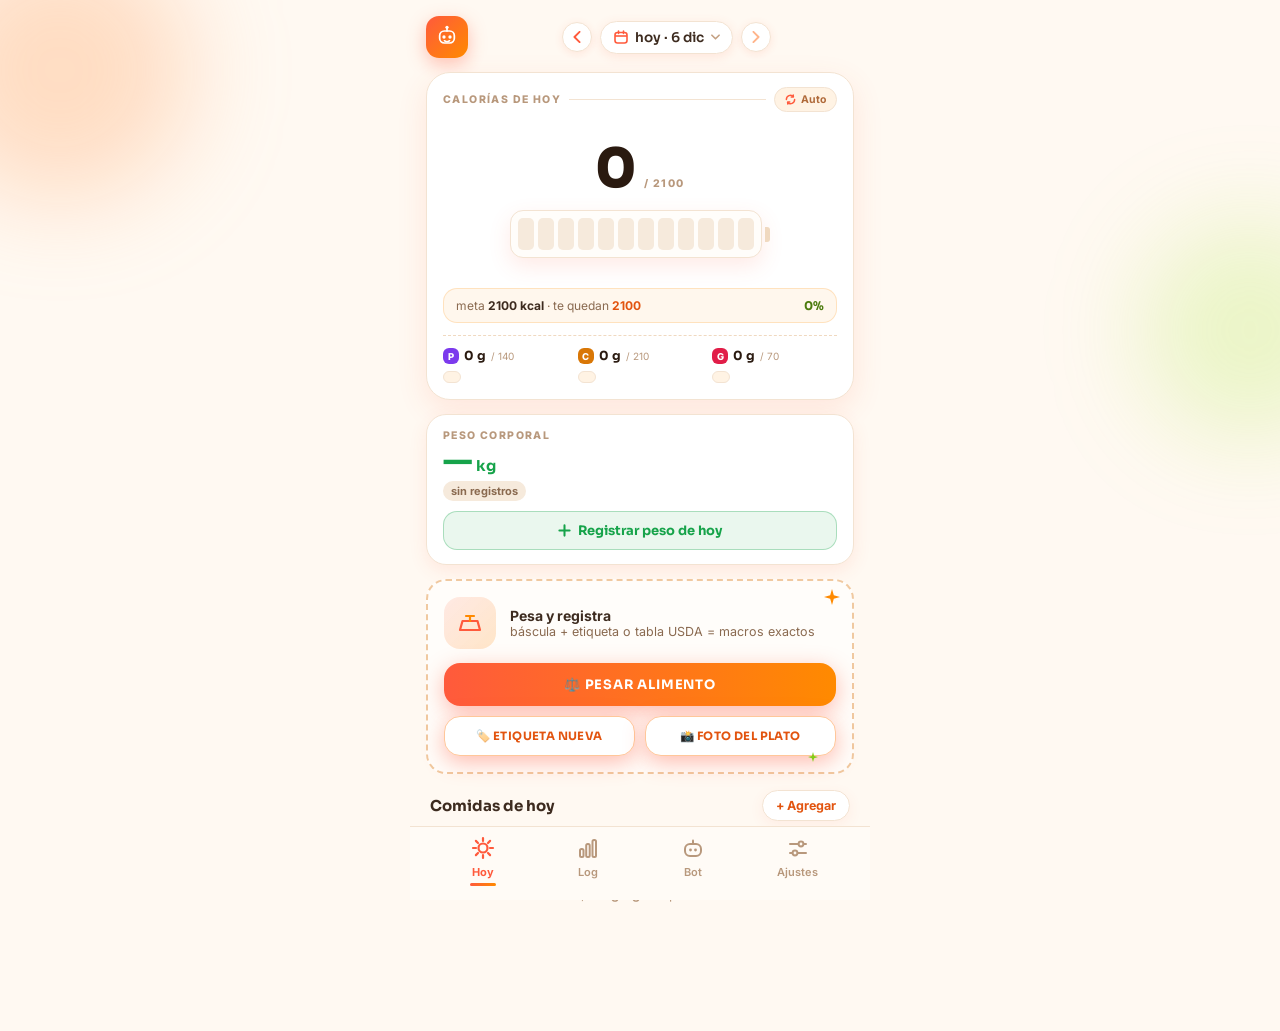
==== commit 2559f687: "Pesar alimento: tabla USDA de básicos cocidos y botones por caso - Nuevo botón Pesar alimento: busca" ====
--- a/index.html
+++ b/index.html
@@ -8,7 +8,7 @@
   <link rel="preconnect" href="https://fonts.googleapis.com">
   <link rel="preconnect" href="https://fonts.gstatic.com" crossorigin>
   <link href="https://fonts.googleapis.com/css2?family=Sora:wght@600;700;800&family=Inter:wght@400;500;600;700&display=swap" rel="stylesheet">
-  <link rel="stylesheet" href="styles.css?v=12">
+  <link rel="stylesheet" href="styles.css?v=13">
   <link rel="manifest" href="manifest.json">
   <meta name="mobile-web-app-capable" content="yes">
   <meta name="apple-mobile-web-app-capable" content="yes">
@@ -93,27 +93,20 @@
       <section class="photo">
         <svg class="spk spk-1" width="16" height="16" viewBox="0 0 16 16"><path d="M8 0l1.8 6.2L16 8l-6.2 1.8L8 16l-1.8-6.2L0 8l6.2-1.8Z" fill="#FF8A00"/></svg>
         <svg class="spk spk-2" width="10" height="10" viewBox="0 0 16 16"><path d="M8 0l1.8 6.2L16 8l-6.2 1.8L8 16l-1.8-6.2L0 8l6.2-1.8Z" fill="#84CC16"/></svg>
-        <input type="file" id="photoInputCam" accept="image/*" capture="environment" hidden>
-        <input type="file" id="photoInputGal" accept="image/*" hidden>
+        <input type="file" id="photoInput" accept="image/*" hidden>
         <div class="photo-row" id="photoInner">
           <div class="photo-icon">
-            <svg width="28" height="28" viewBox="0 0 28 28" fill="none"><rect x="2" y="7" width="24" height="18" rx="5" stroke="#FF5A3C" stroke-width="2.2"/><path d="M9 7l2-4h6l2 4" stroke="#FF5A3C" stroke-width="2.2" stroke-linejoin="round"/><circle cx="14" cy="16" r="5" stroke="#FF8A00" stroke-width="2.2"/></svg>
+            <svg width="28" height="28" viewBox="0 0 28 28" fill="none"><path d="M4 21h20l-2.5-9h-15L4 21Z" stroke="#FF5A3C" stroke-width="2.2" stroke-linejoin="round"/><path d="M14 12V7m-4 0h8" stroke="#FF8A00" stroke-width="2.2" stroke-linecap="round"/></svg>
           </div>
           <div class="photo-txt">
-            <div class="photo-title">Pesa y escanea</div>
-            <div class="photo-sub">báscula + foto de la etiqueta = macros exactos</div>
+            <div class="photo-title">Pesa y registra</div>
+            <div class="photo-sub">báscula + etiqueta o tabla USDA = macros exactos</div>
           </div>
         </div>
         <div class="photo-btns" id="photoBtns">
-          <button class="pbtn" id="btnCam">
-            <svg width="17" height="17" viewBox="0 0 20 20" fill="none"><rect x="1.5" y="5" width="17" height="13" rx="4" stroke="#fff" stroke-width="1.9"/><path d="M6.5 5l1.4-2.8h4.2L13.5 5" stroke="#fff" stroke-width="1.9" stroke-linejoin="round"/><circle cx="10" cy="11.5" r="3.6" stroke="#fff" stroke-width="1.9"/></svg>
-            TOMAR
-          </button>
-          <button class="pbtn pbtn-alt" id="btnGal">
-            <svg width="17" height="17" viewBox="0 0 20 20" fill="none"><rect x="1.8" y="3.5" width="16.4" height="13" rx="3.5" stroke="#E2540F" stroke-width="1.9"/><path d="M2.5 13.5l4.2-4 3.3 3 2.8-2.4 4.7 4.3" stroke="#E2540F" stroke-width="1.9" stroke-linecap="round" stroke-linejoin="round"/><circle cx="7" cy="7.6" r="1.5" fill="#E2540F"/></svg>
-            SUBIR
-          </button>
-          <button class="pbtn pbtn-alt pbtn-wide" id="btnProducts">📦 MIS PRODUCTOS <span id="btnProdN"></span></button>
+          <button class="pbtn pbtn-wide" id="btnWeigh">⚖️ PESAR ALIMENTO</button>
+          <button class="pbtn pbtn-alt" id="btnLabel">🏷️ ETIQUETA NUEVA</button>
+          <button class="pbtn pbtn-alt" id="btnPlate">📸 FOTO DEL PLATO</button>
         </div>
         <div class="photo-loading" id="photoLoading" hidden>
           <div class="spinner"></div><span id="photoLoadingTxt">Analizando tu comida…</span>
@@ -127,7 +120,7 @@
           <button class="add-btn" id="addMealBtn">+ Agregar</button>
         </div>
         <div id="mealList"></div>
-        <div class="empty" id="mealEmpty">Aún no registras comidas.<br>Pesa y escanea, usa <b>+ Agregar</b> o pídeselo al bot.</div>
+        <div class="empty" id="mealEmpty">Aún no registras comidas.<br>Usa <b>Pesar</b>, <b>+ Agregar</b> o pídeselo al bot.</div>
       </section>
     </main>
 
@@ -295,8 +288,8 @@
 
   <div class="toast" id="toast" hidden></div>
 
-  <script src="knowledge.js?v=12"></script>
-  <script src="bot.js?v=12"></script>
-  <script src="app.js?v=12"></script>
+  <script src="knowledge.js?v=13"></script>
+  <script src="bot.js?v=13"></script>
+  <script src="app.js?v=13"></script>
 </body>
 </html>
--- a/styles.css
+++ b/styles.css
@@ -298,7 +298,8 @@
 .pbtn:active { transform: scale(.96); }
 .pbtn-alt { background: #fff; border: 1.5px solid #FFC79A; color: var(--orange-ink); animation: none; }
 .pbtn-alt:hover { border-color: var(--orange); }
-.pbtn-wide { grid-column: 1 / -1; padding: 11px; }
+.pbtn-wide { grid-column: 1 / -1; }
+.photo-btns .pbtn-alt { font-size: 11.5px; letter-spacing: .4px; padding: 12px 6px; }
 .photo-loading { display: flex; align-items: center; gap: 12px; color: var(--ink-3); font-size: 13.5px; }
 .spinner { width: 20px; height: 20px; border-radius: 50%; border: 3px solid #FFE3D6; border-top-color: var(--coral); animation: spin .8s linear infinite; }
 
@@ -515,6 +516,7 @@
 .sh-det { display: flex; flex-direction: column; gap: 10px; }
 .sh-det summary { cursor: pointer; font-size: 12.5px; font-weight: 700; color: var(--ink-3); padding: 2px 0 10px; }
 .sh-link { align-self: flex-start; margin-top: 10px; font-size: 12.5px; font-weight: 700; color: #E11D48; }
+.prod-sec { font-size: 10.5px; font-weight: 800; letter-spacing: 1px; text-transform: uppercase; color: var(--muted); margin-top: 4px; }
 .prod-list { display: flex; flex-direction: column; gap: 8px; }
 .prod-row { display: flex; flex-direction: column; gap: 2px; text-align: left; width: 100%; padding: 11px 14px; border-radius: 16px; background: #fff; border: 1px solid var(--line); box-shadow: var(--sh-row); transition: transform .15s, border-color .2s; }
 .prod-row:active { transform: scale(.98); border-color: var(--orange); }
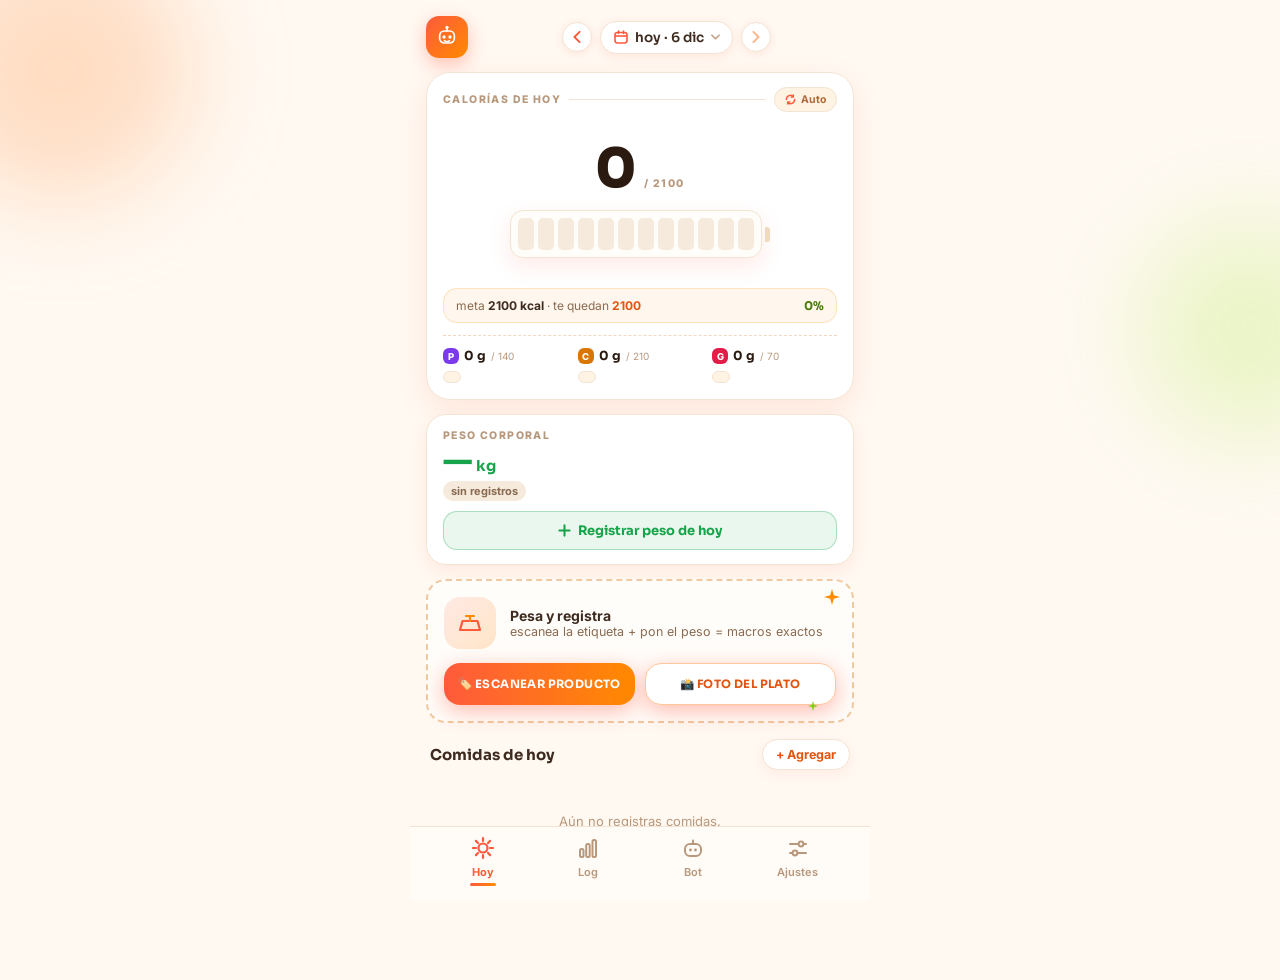
==== commit 784efa2b: "Dos opciones (escanear producto / foto del plato) y una sola llamada por foto - Quita la tabla USDA " ====
--- a/index.html
+++ b/index.html
@@ -8,7 +8,7 @@
   <link rel="preconnect" href="https://fonts.googleapis.com">
   <link rel="preconnect" href="https://fonts.gstatic.com" crossorigin>
   <link href="https://fonts.googleapis.com/css2?family=Sora:wght@600;700;800&family=Inter:wght@400;500;600;700&display=swap" rel="stylesheet">
-  <link rel="stylesheet" href="styles.css?v=13">
+  <link rel="stylesheet" href="styles.css?v=14">
   <link rel="manifest" href="manifest.json">
   <meta name="mobile-web-app-capable" content="yes">
   <meta name="apple-mobile-web-app-capable" content="yes">
@@ -100,12 +100,11 @@
           </div>
           <div class="photo-txt">
             <div class="photo-title">Pesa y registra</div>
-            <div class="photo-sub">báscula + etiqueta o tabla USDA = macros exactos</div>
+            <div class="photo-sub">escanea la etiqueta + pon el peso = macros exactos</div>
           </div>
         </div>
         <div class="photo-btns" id="photoBtns">
-          <button class="pbtn pbtn-wide" id="btnWeigh">⚖️ PESAR ALIMENTO</button>
-          <button class="pbtn pbtn-alt" id="btnLabel">🏷️ ETIQUETA NUEVA</button>
+          <button class="pbtn" id="btnLabel">🏷️ ESCANEAR PRODUCTO</button>
           <button class="pbtn pbtn-alt" id="btnPlate">📸 FOTO DEL PLATO</button>
         </div>
         <div class="photo-loading" id="photoLoading" hidden>
@@ -120,7 +119,7 @@
           <button class="add-btn" id="addMealBtn">+ Agregar</button>
         </div>
         <div id="mealList"></div>
-        <div class="empty" id="mealEmpty">Aún no registras comidas.<br>Usa <b>Pesar</b>, <b>+ Agregar</b> o pídeselo al bot.</div>
+        <div class="empty" id="mealEmpty">Aún no registras comidas.<br>Escanea un producto, usa <b>+ Agregar</b> o pídeselo al bot.</div>
       </section>
     </main>
 
@@ -288,8 +287,8 @@
 
   <div class="toast" id="toast" hidden></div>
 
-  <script src="knowledge.js?v=13"></script>
-  <script src="bot.js?v=13"></script>
-  <script src="app.js?v=13"></script>
+  <script src="knowledge.js?v=14"></script>
+  <script src="bot.js?v=14"></script>
+  <script src="app.js?v=14"></script>
 </body>
 </html>
--- a/styles.css
+++ b/styles.css
@@ -299,7 +299,7 @@
 .pbtn-alt { background: #fff; border: 1.5px solid #FFC79A; color: var(--orange-ink); animation: none; }
 .pbtn-alt:hover { border-color: var(--orange); }
 .pbtn-wide { grid-column: 1 / -1; }
-.photo-btns .pbtn-alt { font-size: 11.5px; letter-spacing: .4px; padding: 12px 6px; }
+.photo-btns .pbtn { font-size: 11.5px; letter-spacing: .4px; padding: 13px 6px; }
 .photo-loading { display: flex; align-items: center; gap: 12px; color: var(--ink-3); font-size: 13.5px; }
 .spinner { width: 20px; height: 20px; border-radius: 50%; border: 3px solid #FFE3D6; border-top-color: var(--coral); animation: spin .8s linear infinite; }
 
@@ -516,6 +516,11 @@
 .sh-det { display: flex; flex-direction: column; gap: 10px; }
 .sh-det summary { cursor: pointer; font-size: 12.5px; font-weight: 700; color: var(--ink-3); padding: 2px 0 10px; }
 .sh-link { align-self: flex-start; margin-top: 10px; font-size: 12.5px; font-weight: 700; color: #E11D48; }
+.est-items { display: flex; flex-direction: column; gap: 4px; padding: 10px 12px; border-radius: 14px; background: #fff; border: 1px solid var(--line); }
+.est-row { display: flex; gap: 8px; align-items: baseline; font-size: 12.5px; color: var(--ink-2); }
+.est-row span { flex: 1; min-width: 0; }
+.est-row i { font-style: normal; color: var(--muted); }
+.est-row b { min-width: 64px; text-align: right; }
 .prod-sec { font-size: 10.5px; font-weight: 800; letter-spacing: 1px; text-transform: uppercase; color: var(--muted); margin-top: 4px; }
 .prod-list { display: flex; flex-direction: column; gap: 8px; }
 .prod-row { display: flex; flex-direction: column; gap: 2px; text-align: left; width: 100%; padding: 11px 14px; border-radius: 16px; background: #fff; border: 1px solid var(--line); box-shadow: var(--sh-row); transition: transform .15s, border-color .2s; }
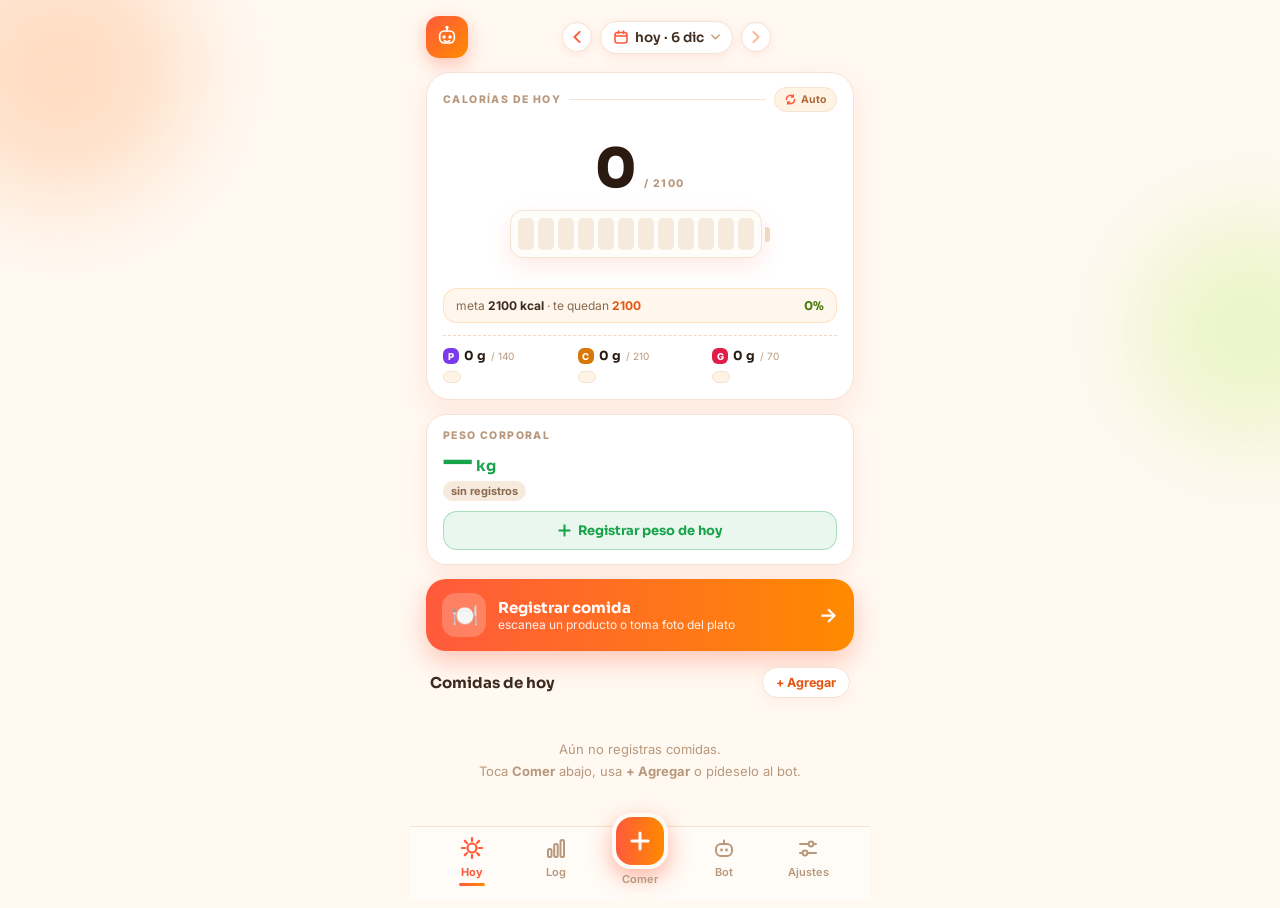
==== commit f6d149d3: "Pestaña Comer, barra de gramos y porción por calorías - Nueva pestaña Comer (botón central): kcal li" ====
--- a/index.html
+++ b/index.html
@@ -8,7 +8,7 @@
   <link rel="preconnect" href="https://fonts.googleapis.com">
   <link rel="preconnect" href="https://fonts.gstatic.com" crossorigin>
   <link href="https://fonts.googleapis.com/css2?family=Sora:wght@600;700;800&family=Inter:wght@400;500;600;700&display=swap" rel="stylesheet">
-  <link rel="stylesheet" href="styles.css?v=14">
+  <link rel="stylesheet" href="styles.css?v=15">
   <link rel="manifest" href="manifest.json">
   <meta name="mobile-web-app-capable" content="yes">
   <meta name="apple-mobile-web-app-capable" content="yes">
@@ -89,28 +89,12 @@
         </button>
       </section>
 
-      <!-- foto IA -->
-      <section class="photo">
-        <svg class="spk spk-1" width="16" height="16" viewBox="0 0 16 16"><path d="M8 0l1.8 6.2L16 8l-6.2 1.8L8 16l-1.8-6.2L0 8l6.2-1.8Z" fill="#FF8A00"/></svg>
-        <svg class="spk spk-2" width="10" height="10" viewBox="0 0 16 16"><path d="M8 0l1.8 6.2L16 8l-6.2 1.8L8 16l-1.8-6.2L0 8l6.2-1.8Z" fill="#84CC16"/></svg>
-        <input type="file" id="photoInput" accept="image/*" hidden>
-        <div class="photo-row" id="photoInner">
-          <div class="photo-icon">
-            <svg width="28" height="28" viewBox="0 0 28 28" fill="none"><path d="M4 21h20l-2.5-9h-15L4 21Z" stroke="#FF5A3C" stroke-width="2.2" stroke-linejoin="round"/><path d="M14 12V7m-4 0h8" stroke="#FF8A00" stroke-width="2.2" stroke-linecap="round"/></svg>
-          </div>
-          <div class="photo-txt">
-            <div class="photo-title">Pesa y registra</div>
-            <div class="photo-sub">escanea la etiqueta + pon el peso = macros exactos</div>
-          </div>
-        </div>
-        <div class="photo-btns" id="photoBtns">
-          <button class="pbtn" id="btnLabel">🏷️ ESCANEAR PRODUCTO</button>
-          <button class="pbtn pbtn-alt" id="btnPlate">📸 FOTO DEL PLATO</button>
-        </div>
-        <div class="photo-loading" id="photoLoading" hidden>
-          <div class="spinner"></div><span id="photoLoadingTxt">Analizando tu comida…</span>
-        </div>
-      </section>
+      <!-- acceso a registrar -->
+      <button class="eat-cta" id="goEat">
+        <span class="eat-cta-ico">🍽️</span>
+        <span class="eat-cta-txt"><b>Registrar comida</b><i>escanea un producto o toma foto del plato</i></span>
+        <span class="eat-cta-arr">→</span>
+      </button>
 
       <!-- comidas -->
       <section class="meals">
@@ -119,7 +103,7 @@
           <button class="add-btn" id="addMealBtn">+ Agregar</button>
         </div>
         <div id="mealList"></div>
-        <div class="empty" id="mealEmpty">Aún no registras comidas.<br>Escanea un producto, usa <b>+ Agregar</b> o pídeselo al bot.</div>
+        <div class="empty" id="mealEmpty">Aún no registras comidas.<br>Toca <b>Comer</b> abajo, usa <b>+ Agregar</b> o pídeselo al bot.</div>
       </section>
     </main>
 
@@ -156,6 +140,47 @@
     </main>
 
     <!-- ============ BOT ============ -->
+    <main class="view" id="view-comer">
+      <input type="file" id="photoInput" accept="image/*" hidden>
+      <section class="eat-head">
+        <div>
+          <div class="eat-eyebrow">REGISTRAR COMIDA</div>
+          <h2 class="eat-title">¿Qué vas a comer?</h2>
+        </div>
+        <div class="eat-left"><b id="eatLeft">0</b><span id="eatLeftLbl">kcal libres hoy</span></div>
+      </section>
+      <div class="eat-bar"><i id="eatBarFill"></i></div>
+
+      <div class="eat-actions">
+        <button class="eat-tile scan" id="btnLabel">
+          <span class="eat-badge">EXACTO</span>
+          <span class="eat-ico">
+            <svg width="30" height="30" viewBox="0 0 30 30" fill="none"><path d="M4 9V6a2 2 0 0 1 2-2h3M21 4h3a2 2 0 0 1 2 2v3M26 21v3a2 2 0 0 1-2 2h-3M9 26H6a2 2 0 0 1-2-2v-3" stroke="#fff" stroke-width="2.4" stroke-linecap="round"/><path d="M9 11h12M9 15h12M9 19h7" stroke="#fff" stroke-width="2.4" stroke-linecap="round"/></svg>
+          </span>
+          <b>Escanear producto</b>
+          <i>etiqueta + báscula</i>
+        </button>
+        <button class="eat-tile plate" id="btnPlate">
+          <span class="eat-badge">ESTIMADO</span>
+          <span class="eat-ico">
+            <svg width="30" height="30" viewBox="0 0 30 30" fill="none"><rect x="3" y="8" width="24" height="17" rx="5" stroke="#E2540F" stroke-width="2.4"/><path d="M10 8l2-4h6l2 4" stroke="#E2540F" stroke-width="2.4" stroke-linejoin="round"/><circle cx="15" cy="16.5" r="4.5" stroke="#FF8A00" stroke-width="2.4"/></svg>
+          </span>
+          <b>Foto del plato</b>
+          <i>cuando comes fuera</i>
+        </button>
+      </div>
+
+      <section class="eat-sec">
+        <div class="eat-sec-head"><h3>Tus productos</h3><button class="eat-link" id="eatAll">ver todos</button></div>
+        <div class="eat-carousel" id="eatProducts"></div>
+      </section>
+
+      <section class="eat-sec">
+        <div class="eat-sec-head"><h3>Hoy comiste</h3><button class="eat-link" id="eatManual">+ a mano</button></div>
+        <div class="eat-timeline" id="eatTimeline"></div>
+      </section>
+    </main>
+
     <main class="view view-bot" id="view-bot">
       <div class="bot-head">
         <div class="bot-avatar">
@@ -260,6 +285,10 @@
     </main>
 
     <!-- nav inferior -->
+    <div class="scan-ov" id="photoLoading" hidden>
+      <div class="scan-card"><div class="scan-frame"><i></i></div><span id="photoLoadingTxt">Analizando…</span></div>
+    </div>
+
     <nav class="tabbar">
       <button class="tab tab-active" data-view="hoy">
         <svg class="tab-ico" width="24" height="24" viewBox="0 0 24 24" fill="none"><circle cx="12" cy="12" r="4.5" stroke="currentColor" stroke-width="2.2"/><path d="M12 2v3M12 19v3M2 12h3M19 12h3M4.9 4.9l2.1 2.1M17 17l2.1 2.1M19.1 4.9L17 7M7 17l-2.1 2.1" stroke="currentColor" stroke-width="2.2" stroke-linecap="round"/></svg>
@@ -269,6 +298,10 @@
         <svg class="tab-ico" width="24" height="24" viewBox="0 0 24 24" fill="none"><rect x="4" y="12" width="3.5" height="8" rx="1.5" stroke="currentColor" stroke-width="2"/><rect x="10.2" y="7" width="3.5" height="13" rx="1.5" stroke="currentColor" stroke-width="2"/><rect x="16.5" y="3" width="3.5" height="17" rx="1.5" stroke="currentColor" stroke-width="2"/></svg>
         <span>Log</span><i class="tab-ind"></i>
       </button>
+      <button class="tab tab-fab" data-view="comer">
+        <span class="fab"><svg width="26" height="26" viewBox="0 0 26 26" fill="none"><path d="M13 5v16M5 13h16" stroke="#fff" stroke-width="3" stroke-linecap="round"/></svg></span>
+        <span>Comer</span>
+      </button>
       <button class="tab" data-view="bot">
         <svg class="tab-ico" width="24" height="24" viewBox="0 0 24 24" fill="none"><rect x="4" y="7" width="16" height="12" rx="5" stroke="currentColor" stroke-width="2"/><line x1="12" y1="3.5" x2="12" y2="7" stroke="currentColor" stroke-width="2" stroke-linecap="round"/><circle cx="9.5" cy="13" r="1.4" fill="currentColor"/><circle cx="14.5" cy="13" r="1.4" fill="currentColor"/></svg>
         <span>Bot</span><i class="tab-ind"></i><i class="tab-glow"></i>
@@ -287,8 +320,8 @@
 
   <div class="toast" id="toast" hidden></div>
 
-  <script src="knowledge.js?v=14"></script>
-  <script src="bot.js?v=14"></script>
-  <script src="app.js?v=14"></script>
+  <script src="knowledge.js?v=15"></script>
+  <script src="bot.js?v=15"></script>
+  <script src="app.js?v=15"></script>
 </body>
 </html>
--- a/styles.css
+++ b/styles.css
@@ -448,7 +448,7 @@
 /* ---------- tabbar ---------- */
 .tabbar {
   position: fixed; left: 50%; bottom: 0; transform: translateX(-50%);
-  width: min(460px, 100%); display: grid; grid-template-columns: repeat(4, 1fr);
+  width: min(460px, 100%); display: grid; grid-template-columns: repeat(5, 1fr); align-items: end;
   padding: 10px 20px calc(14px + env(safe-area-inset-bottom));
   background: #FFFBF6; border-top: 1px solid var(--line); z-index: 30;
 }
@@ -461,6 +461,11 @@
 .tab-active span { font-weight: 700; }
 .tab-active .tab-ico { transform: translateY(-1px); }
 .tab-active .tab-ind { background: var(--grad); }
+.tab-fab { gap: 3px; }
+.tab-fab .fab { width: 56px; height: 56px; margin-top: -30px; border-radius: 20px; background: var(--grad); display: grid; place-items: center;
+  box-shadow: 0 8px 22px rgba(255,90,60,.45); border: 4px solid #FFFBF6; transition: transform .25s var(--ease), border-radius .25s; }
+.tab-fab.tab-active .fab { transform: rotate(45deg); border-radius: 50%; }
+.tab-fab.tab-active .fab svg { transform: rotate(-45deg); }
 .tab-glow { position: absolute; top: 0; right: calc(50% - 17px); width: 7px; height: 7px; border-radius: 50%; background: var(--lime); opacity: 0; transition: opacity .3s; }
 .tab-glow.on { opacity: 1; animation: cellFlick 1.6s infinite; }
 
@@ -507,6 +512,8 @@
 .pbox.chk { flex-direction: row; align-items: center; gap: 10px; font-size: 12.5px; color: var(--ink-2); }
 .pbox.chk input { width: 18px; height: 18px; accent-color: var(--orange); flex-shrink: 0; }
 #psCook { display: flex; flex-direction: column; gap: 10px; }
+#psYieldBox { display: flex; flex-direction: column; gap: 6px; margin-bottom: 10px; }
+#psYieldBox[hidden] { display: none; }
 #psCook[hidden] { display: none; }
 .pbox.yield { background: #fff; }
 .sh-result .wide { flex-basis: 100%; font-size: 12px; }
@@ -582,3 +589,93 @@
 @media (prefers-reduced-motion: reduce) {
   *, *::before, *::after { animation-duration: .01ms !important; transition-duration: .01ms !important; }
 }
+
+/* ---------- acceso desde Hoy ---------- */
+.eat-cta { display: flex; align-items: center; gap: 12px; width: 100%; text-align: left; padding: 14px 16px; border-radius: 20px;
+  background: var(--grad); color: #fff; box-shadow: 0 10px 26px rgba(255,90,60,.32); transition: transform .18s var(--ease); }
+.eat-cta:active { transform: scale(.97); }
+.eat-cta-ico { width: 44px; height: 44px; border-radius: 14px; background: rgba(255,255,255,.22); display: grid; place-items: center; font-size: 22px; flex-shrink: 0; }
+.eat-cta-txt { flex: 1; min-width: 0; display: flex; flex-direction: column; }
+.eat-cta-txt b { font-family: "Sora", sans-serif; font-size: 15px; }
+.eat-cta-txt i { font-style: normal; font-size: 12px; opacity: .9; }
+.eat-cta-arr { font-size: 20px; font-weight: 700; }
+
+/* ---------- pestaña Comer ---------- */
+.eat-head { display: flex; align-items: flex-end; justify-content: space-between; gap: 12px; padding: 4px 4px 0; }
+.eat-eyebrow { font-size: 10.5px; font-weight: 800; letter-spacing: 1.4px; color: var(--muted); }
+.eat-title { font-family: "Sora", sans-serif; font-weight: 800; font-size: 24px; line-height: 1.15; color: var(--ink); }
+.eat-left { display: flex; flex-direction: column; align-items: flex-end; flex-shrink: 0; }
+.eat-left b { font-family: "Sora", sans-serif; font-weight: 800; font-size: 26px; line-height: 1; background: var(--grad); -webkit-background-clip: text; background-clip: text; color: transparent; }
+.eat-left span { font-size: 11px; font-weight: 700; color: var(--ink-3); }
+.eat-left.over b { background: linear-gradient(90deg,#F43F5E,#E11D48); -webkit-background-clip: text; background-clip: text; }
+.eat-bar { height: 8px; border-radius: 999px; background: var(--wash); overflow: hidden; margin: 0 4px; }
+.eat-bar i { display: block; height: 100%; border-radius: 999px; background: var(--grad); transition: width .6s var(--ease); }
+
+.eat-actions { display: grid; grid-template-columns: 1fr 1fr; gap: 12px; }
+.eat-tile { position: relative; display: flex; flex-direction: column; align-items: flex-start; gap: 3px; text-align: left; padding: 16px; min-height: 150px;
+  border-radius: 24px; overflow: hidden; transition: transform .18s var(--ease); }
+.eat-tile:active { transform: scale(.96); }
+.eat-tile b { font-family: "Sora", sans-serif; font-weight: 800; font-size: 15.5px; line-height: 1.2; margin-top: auto; }
+.eat-tile i { font-style: normal; font-size: 12px; }
+.eat-tile.scan { background: var(--grad); color: #fff; box-shadow: 0 12px 28px rgba(255,90,60,.35); }
+.eat-tile.scan i { opacity: .9; }
+.eat-tile.plate { background: #fff; border: 1.5px solid var(--line); color: var(--ink-2); box-shadow: var(--sh-card); }
+.eat-tile.plate i { color: var(--ink-3); }
+.eat-ico { width: 52px; height: 52px; border-radius: 16px; display: grid; place-items: center; margin-bottom: 10px; }
+.scan .eat-ico { background: rgba(255,255,255,.2); }
+.plate .eat-ico { background: var(--chip-bg); }
+.eat-badge { position: absolute; top: 12px; right: 12px; font-size: 9px; font-weight: 800; letter-spacing: 1px; padding: 4px 7px; border-radius: 999px; }
+.scan .eat-badge { background: rgba(255,255,255,.25); color: #fff; }
+.plate .eat-badge { background: rgba(217,119,6,.12); color: #B45309; }
+.scan::after { content: ""; position: absolute; top: 0; left: 0; width: 40%; height: 100%; background: linear-gradient(90deg, transparent, rgba(255,255,255,.25), transparent); animation: glossSlide 4s ease-in-out infinite; }
+
+.eat-sec { display: flex; flex-direction: column; gap: 10px; }
+.eat-sec-head { display: flex; align-items: baseline; justify-content: space-between; padding: 0 4px; }
+.eat-sec-head h3 { font-weight: 700; font-size: 15px; color: var(--ink-2); }
+.eat-link { font-size: 12.5px; font-weight: 700; color: var(--orange-ink); }
+.eat-carousel { display: flex; gap: 10px; overflow-x: auto; scroll-snap-type: x mandatory; padding: 2px 4px 10px; margin: 0 -4px; scrollbar-width: none; }
+.eat-carousel::-webkit-scrollbar { display: none; }
+.pcard { scroll-snap-align: start; flex: 0 0 132px; display: flex; flex-direction: column; align-items: flex-start; gap: 2px; text-align: left; padding: 12px;
+  border-radius: 20px; background: #fff; border: 1px solid var(--line); box-shadow: var(--sh-row); transition: transform .15s var(--ease), border-color .2s; }
+.pcard:active { transform: scale(.95); border-color: var(--orange); }
+.pcard-emo { width: 40px; height: 40px; border-radius: 13px; background: var(--chip-bg); display: grid; place-items: center; font-size: 20px; margin-bottom: 6px; }
+.pcard b { font-size: 13px; font-weight: 700; color: var(--ink-2); line-height: 1.25; display: -webkit-box; -webkit-line-clamp: 2; -webkit-box-orient: vertical; overflow: hidden; }
+.pcard i { font-style: normal; font-size: 11px; color: var(--ink-3); }
+.pcard-go { margin-top: 6px; font-size: 11px; font-weight: 800; color: var(--orange-ink); }
+.pcard-new { background: transparent; border: 2px dashed #F0C9A0; box-shadow: none; }
+
+.eat-timeline { position: relative; display: flex; flex-direction: column; gap: 2px; padding: 8px 14px; border-radius: 20px; background: #fff; border: 1px solid var(--line); box-shadow: var(--sh-row); }
+.tl-item { display: flex; align-items: center; gap: 10px; padding: 8px 0; animation: rowIn .35s var(--ease); }
+.tl-item + .tl-item { border-top: 1px dashed var(--line); }
+.tl-time { width: 38px; font-size: 11px; font-weight: 700; color: var(--muted); flex-shrink: 0; }
+.tl-dot { width: 9px; height: 9px; border-radius: 50%; background: var(--grad); flex-shrink: 0; }
+.tl-name { flex: 1; min-width: 0; font-size: 13.5px; font-weight: 600; color: var(--ink-2); overflow: hidden; text-overflow: ellipsis; white-space: nowrap; }
+.tl-kcal { font-family: "Sora", sans-serif; font-weight: 800; font-size: 14px; color: var(--orange); }
+.eat-timeline .empty { padding: 14px 6px; }
+
+/* ---------- barra de gramos / por calorías ---------- */
+.ps-tools { display: grid; grid-template-columns: 1fr 1fr; gap: 8px; }
+.tool-b { padding: 10px 8px; border-radius: 14px; background: #fff; border: 1.5px solid var(--line); font-size: 12.5px; font-weight: 700; color: var(--brown); transition: all .2s; }
+.tool-b.on { background: rgba(255,138,0,.12); border-color: var(--orange); color: var(--orange-ink); }
+.ps-slide, .ps-target { display: flex; flex-direction: column; gap: 6px; padding: 12px; border-radius: 18px; background: #fff; border: 1px solid var(--line); animation: sheetIn .3s var(--ease); }
+.ps-slide[hidden], .ps-target[hidden] { display: none; }
+.slide-row { display: flex; align-items: center; gap: 10px; }
+.step { width: 44px; height: 40px; border-radius: 12px; background: var(--chip-bg); border: 1px solid var(--line); font-family: "Sora", sans-serif; font-weight: 800; font-size: 14px; color: var(--orange-ink); flex-shrink: 0; }
+.step:active { transform: scale(.92); }
+#psRange { flex: 1; min-width: 0; height: 36px; -webkit-appearance: none; appearance: none; background: transparent; touch-action: pan-y; }
+#psRange::-webkit-slider-runnable-track { height: 10px; border-radius: 999px; background: linear-gradient(90deg, #FF5A3C, #FF8A00) 0 / var(--p, 0%) 100% no-repeat, var(--wash); }
+#psRange::-moz-range-track { height: 10px; border-radius: 999px; background: var(--wash); }
+#psRange::-moz-range-progress { height: 10px; border-radius: 999px; background: var(--grad); }
+#psRange::-webkit-slider-thumb { -webkit-appearance: none; width: 30px; height: 30px; margin-top: -10px; border-radius: 50%; background: #fff; border: 3px solid var(--orange); box-shadow: 0 4px 12px rgba(255,90,60,.35); }
+#psRange::-moz-range-thumb { width: 24px; height: 24px; border-radius: 50%; background: #fff; border: 3px solid var(--orange); }
+.slide-scale { display: flex; justify-content: space-between; font-size: 10.5px; font-weight: 700; color: var(--muted); padding: 0 54px; }
+.sh-result .left { font-size: 12px; font-weight: 600; color: #166534; }
+.sh-result .left.over { color: #E11D48; }
+
+/* ---------- escaneando ---------- */
+.scan-ov { position: fixed; inset: 0; z-index: 120; display: grid; place-items: center; background: rgba(42,26,16,.45); animation: fadeIn .2s ease; }
+.scan-ov[hidden] { display: none; }
+.scan-card { display: flex; flex-direction: column; align-items: center; gap: 14px; padding: 24px 28px; border-radius: 26px; background: var(--bg); box-shadow: 0 20px 50px rgba(42,26,16,.3); font-weight: 700; color: var(--ink-2); font-size: 14px; }
+.scan-frame { position: relative; width: 84px; height: 84px; border-radius: 20px; border: 3px solid var(--orange); overflow: hidden; background: var(--chip-bg); }
+.scan-frame i { position: absolute; left: 0; right: 0; height: 26px; background: linear-gradient(180deg, transparent, rgba(255,138,0,.55), transparent); animation: scanBeam 1.6s linear infinite; }
+@media (prefers-reduced-motion: reduce) { .scan::after, .scan-frame i { animation: none; } }
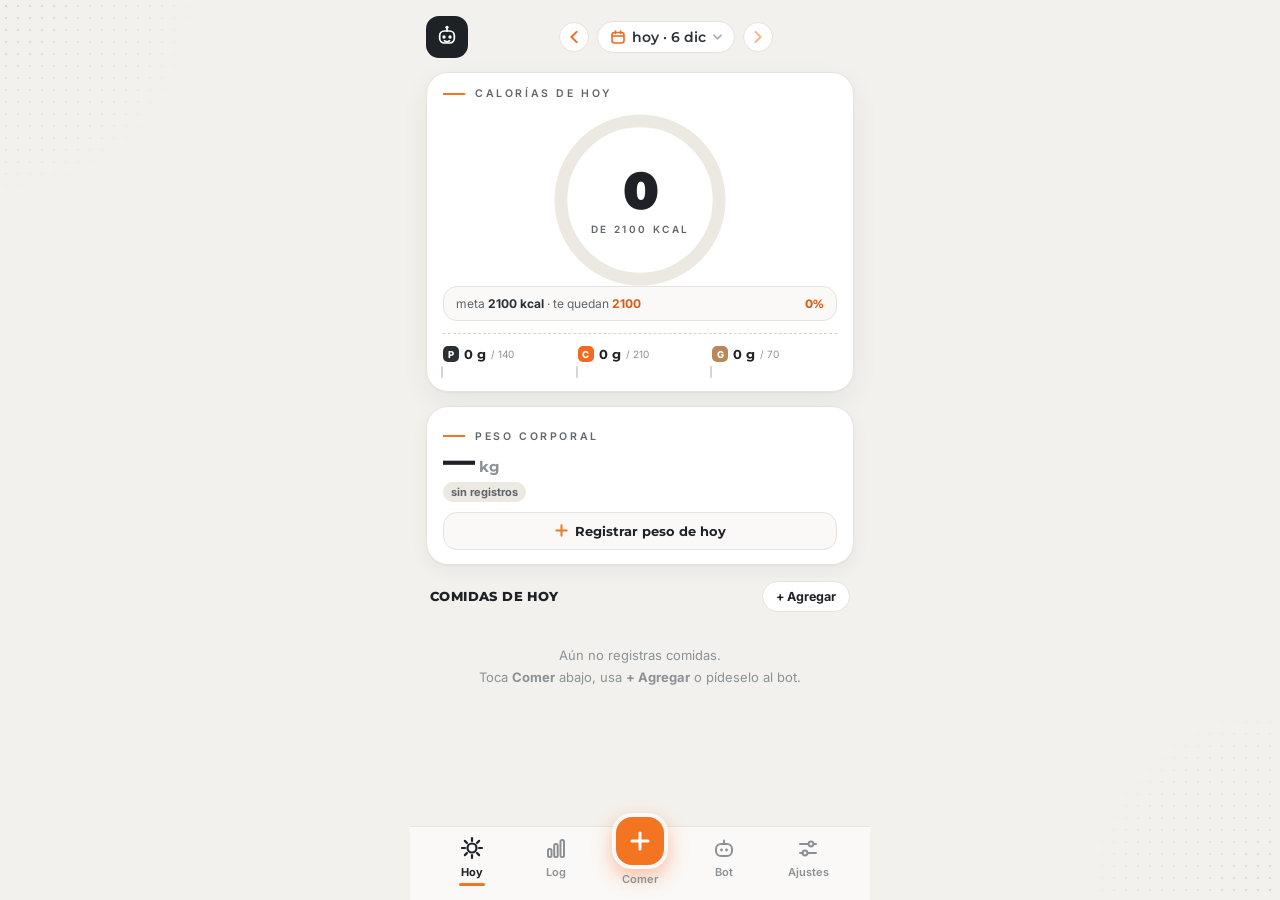
==== commit 86bbac90: "App más simple y con el look de NVOY Group Simplificación: - Medidor de calorías con un solo diseño " ====
--- a/index.html
+++ b/index.html
@@ -3,19 +3,19 @@
 <head>
   <meta charset="UTF-8">
   <meta name="viewport" content="width=device-width, initial-scale=1.0, viewport-fit=cover">
-  <meta name="theme-color" content="#FFF9F2">
+  <meta name="theme-color" content="#F3F1ED">
   <title>JimmiteoBot · Tu coach de nutrición con IA</title>
   <link rel="preconnect" href="https://fonts.googleapis.com">
   <link rel="preconnect" href="https://fonts.gstatic.com" crossorigin>
-  <link href="https://fonts.googleapis.com/css2?family=Sora:wght@600;700;800&family=Inter:wght@400;500;600;700&display=swap" rel="stylesheet">
-  <link rel="stylesheet" href="styles.css?v=15">
+  <link href="https://fonts.googleapis.com/css2?family=Montserrat:wght@600;700;800;900&family=Inter:wght@400;500;600;700&display=swap" rel="stylesheet">
+  <link rel="stylesheet" href="styles.css?v=16">
   <link rel="manifest" href="manifest.json">
   <meta name="mobile-web-app-capable" content="yes">
   <meta name="apple-mobile-web-app-capable" content="yes">
   <meta name="apple-mobile-web-app-status-bar-style" content="default">
   <meta name="apple-mobile-web-app-title" content="JimmiteoBot">
   <link rel="apple-touch-icon" href="apple-touch-icon.png">
-  <link rel="icon" href="data:image/svg+xml,<svg xmlns='http://www.w3.org/2000/svg' viewBox='0 0 24 24'><rect x='3' y='6' width='18' height='14' rx='5' fill='%23FF5A3C'/><circle cx='9' cy='13' r='2' fill='%23FFF9F2'/><circle cx='15' cy='13' r='2' fill='%23FFF9F2'/><rect x='11' y='2' width='2' height='4' rx='1' fill='%23FF8A00'/></svg>">
+  <link rel="icon" href="data:image/svg+xml,<svg xmlns='http://www.w3.org/2000/svg' viewBox='0 0 24 24'><rect x='3' y='6' width='18' height='14' rx='5' fill='%23F26A21'/><circle cx='9' cy='13' r='2' fill='%23F3F1ED'/><circle cx='15' cy='13' r='2' fill='%23F3F1ED'/><rect x='11' y='2' width='2' height='4' rx='1' fill='%23F7892F'/></svg>">
 </head>
 <body>
   <!-- fondo: blobs cítricos + burbujitas -->
@@ -40,16 +40,16 @@
         </div>
         <div class="hd-nav">
           <button class="navbtn" id="prevDay" aria-label="Día anterior">
-            <svg width="8" height="12" viewBox="0 0 8 14"><path d="M7 1L1 7l6 6" stroke="#FF5A3C" stroke-width="2.2" fill="none" stroke-linecap="round" stroke-linejoin="round"/></svg>
+            <svg width="8" height="12" viewBox="0 0 8 14"><path d="M7 1L1 7l6 6" stroke="#F26A21" stroke-width="2.2" fill="none" stroke-linecap="round" stroke-linejoin="round"/></svg>
           </button>
           <button class="datepill" id="datePill">
-            <svg width="14" height="14" viewBox="0 0 14 14" fill="none"><rect x="1" y="2.5" width="12" height="10.5" rx="2.5" stroke="#FF5A3C" stroke-width="1.6"/><path d="M1 6h12" stroke="#FF5A3C" stroke-width="1.6"/><path d="M4.5 1v2.5M9.5 1v2.5" stroke="#FF5A3C" stroke-width="1.6" stroke-linecap="round"/></svg>
+            <svg width="14" height="14" viewBox="0 0 14 14" fill="none"><rect x="1" y="2.5" width="12" height="10.5" rx="2.5" stroke="#F26A21" stroke-width="1.6"/><path d="M1 6h12" stroke="#F26A21" stroke-width="1.6"/><path d="M4.5 1v2.5M9.5 1v2.5" stroke="#F26A21" stroke-width="1.6" stroke-linecap="round"/></svg>
             <span id="dateLabel">hoy</span>
-            <svg width="9" height="6" viewBox="0 0 10 6"><path d="M1 1l4 4 4-4" stroke="#C4A183" stroke-width="1.8" fill="none" stroke-linecap="round" stroke-linejoin="round"/></svg>
+            <svg width="9" height="6" viewBox="0 0 10 6"><path d="M1 1l4 4 4-4" stroke="#A5A9AD" stroke-width="1.8" fill="none" stroke-linecap="round" stroke-linejoin="round"/></svg>
             <input type="date" id="dateInput" aria-label="Cambiar fecha">
           </button>
           <button class="navbtn" id="nextDay" aria-label="Día siguiente">
-            <svg width="8" height="12" viewBox="0 0 8 14"><path d="M1 1l6 6-6 6" stroke="#FFB48A" stroke-width="2.2" fill="none" stroke-linecap="round" stroke-linejoin="round"/></svg>
+            <svg width="8" height="12" viewBox="0 0 8 14"><path d="M1 1l6 6-6 6" stroke="#F4B489" stroke-width="2.2" fill="none" stroke-linecap="round" stroke-linejoin="round"/></svg>
           </button>
         </div>
         <div class="streak" id="streakChip" hidden>🔥 <b id="streakDays">0</b> días</div>
@@ -60,10 +60,6 @@
         <div class="hero-head">
           <span class="hero-eyebrow">CALORÍAS DE HOY</span>
           <span class="hero-rule"></span>
-          <button class="hero-switch" id="heroSwitch">
-            <svg width="11" height="11" viewBox="0 0 12 12" fill="none"><path d="M1.5 6a4.5 4.5 0 0 1 7.7-3.2M10.5 6a4.5 4.5 0 0 1-7.7 3.2" stroke="#FF5A3C" stroke-width="1.6" stroke-linecap="round"/><path d="M9 1v2.2H6.8M3 11V8.8h2.2" stroke="#FF5A3C" stroke-width="1.6" stroke-linecap="round" stroke-linejoin="round"/></svg>
-            <span id="heroModeLabel">Cápsula</span>
-          </button>
         </div>
         <div class="hero-canvas" id="heroStage"></div>
         <div class="dataline">
@@ -89,13 +85,6 @@
         </button>
       </section>
 
-      <!-- acceso a registrar -->
-      <button class="eat-cta" id="goEat">
-        <span class="eat-cta-ico">🍽️</span>
-        <span class="eat-cta-txt"><b>Registrar comida</b><i>escanea un producto o toma foto del plato</i></span>
-        <span class="eat-cta-arr">→</span>
-      </button>
-
       <!-- comidas -->
       <section class="meals">
         <div class="meals-head">
@@ -144,8 +133,8 @@
       <input type="file" id="photoInput" accept="image/*" hidden>
       <section class="eat-head">
         <div>
-          <div class="eat-eyebrow">REGISTRAR COMIDA</div>
-          <h2 class="eat-title">¿Qué vas a comer?</h2>
+          <div class="eat-eyebrow label">REGISTRAR COMIDA</div>
+          <h2 class="eat-title">¿Qué vas a<br><em>comer?</em></h2>
         </div>
         <div class="eat-left"><b id="eatLeft">0</b><span id="eatLeftLbl">kcal libres hoy</span></div>
       </section>
@@ -163,7 +152,7 @@
         <button class="eat-tile plate" id="btnPlate">
           <span class="eat-badge">ESTIMADO</span>
           <span class="eat-ico">
-            <svg width="30" height="30" viewBox="0 0 30 30" fill="none"><rect x="3" y="8" width="24" height="17" rx="5" stroke="#E2540F" stroke-width="2.4"/><path d="M10 8l2-4h6l2 4" stroke="#E2540F" stroke-width="2.4" stroke-linejoin="round"/><circle cx="15" cy="16.5" r="4.5" stroke="#FF8A00" stroke-width="2.4"/></svg>
+            <svg width="30" height="30" viewBox="0 0 30 30" fill="none"><rect x="3" y="8" width="24" height="17" rx="5" stroke="#D95A0F" stroke-width="2.4"/><path d="M10 8l2-4h6l2 4" stroke="#D95A0F" stroke-width="2.4" stroke-linejoin="round"/><circle cx="15" cy="16.5" r="4.5" stroke="#F7892F" stroke-width="2.4"/></svg>
           </span>
           <b>Foto del plato</b>
           <i>cuando comes fuera</i>
@@ -175,10 +164,7 @@
         <div class="eat-carousel" id="eatProducts"></div>
       </section>
 
-      <section class="eat-sec">
-        <div class="eat-sec-head"><h3>Hoy comiste</h3><button class="eat-link" id="eatManual">+ a mano</button></div>
-        <div class="eat-timeline" id="eatTimeline"></div>
-      </section>
+      <button class="eat-manual" id="eatManual">¿Sin etiqueta ni foto? <b>Registrar a mano →</b></button>
     </main>
 
     <main class="view view-bot" id="view-bot">
@@ -215,19 +201,11 @@
 
     <!-- ============ AJUSTES ============ -->
     <main class="view" id="view-config">
-      <h2 class="page-title">Ajustes</h2>
+      <h2 class="page-title">Ajus<em>tes</em></h2>
 
       <section class="card">
-        <div class="seg-row">
-          <div class="seg-col">
-            <div class="seg-k">PESO</div>
-            <div class="seg" id="segWeight"><button data-u="kg" class="seg-btn on">kg</button><button data-u="lb" class="seg-btn">lb</button></div>
-          </div>
-          <div class="seg-col">
-            <div class="seg-k">ALTURA</div>
-            <div class="seg" id="segHeight"><button data-u="cm" class="seg-btn on">cm</button><button data-u="ft" class="seg-btn">ft/in</button></div>
-          </div>
-        </div>
+        <div class="card-title">Metas diarias</div>
+        <div id="goalRows"></div>
       </section>
 
       <section class="card">
@@ -262,15 +240,21 @@
         <div class="sug" id="tdeeHint"></div>
       </section>
 
-      <section class="card">
-        <div class="card-title">Metas diarias</div>
-        <div id="goalRows"></div>
-      </section>
-
-      <section class="card">
-        <div class="card-title">API y datos</div>
+
+      <details class="card adv">
+        <summary class="card-title">Avanzado <span>unidades, API y datos</span></summary>
+        <div class="seg-row">
+          <div class="seg-col">
+            <div class="seg-k">PESO</div>
+            <div class="seg" id="segWeight"><button data-u="kg" class="seg-btn on">kg</button><button data-u="lb" class="seg-btn">lb</button></div>
+          </div>
+          <div class="seg-col">
+            <div class="seg-k">ALTURA</div>
+            <div class="seg" id="segHeight"><button data-u="cm" class="seg-btn on">cm</button><button data-u="ft" class="seg-btn">ft/in</button></div>
+          </div>
+        </div>
         <div class="api-row" id="apiRow">
-          <svg width="16" height="16" viewBox="0 0 16 16" fill="none"><circle cx="5.5" cy="10.5" r="3.5" stroke="#B06A3A" stroke-width="1.8"/><path d="M8 8l6-6M11 5l2 2M9 7l1.6 1.6" stroke="#B06A3A" stroke-width="1.8" stroke-linecap="round"/></svg>
+          <svg width="16" height="16" viewBox="0 0 16 16" fill="none"><circle cx="5.5" cy="10.5" r="3.5" stroke="#3A3F44" stroke-width="1.8"/><path d="M8 8l6-6M11 5l2 2M9 7l1.6 1.6" stroke="#3A3F44" stroke-width="1.8" stroke-linecap="round"/></svg>
           <span class="api-key" id="apiKeyMask">sin configurar</span>
           <span class="api-edit">Editar</span>
         </div>
@@ -281,7 +265,7 @@
           <input type="file" id="importInput" accept="application/json" hidden>
         </div>
         <button class="dbtn" id="resetBtn">Borrar todos los datos</button>
-      </section>
+      </details>
     </main>
 
     <!-- nav inferior -->
@@ -307,7 +291,7 @@
         <span>Bot</span><i class="tab-ind"></i><i class="tab-glow"></i>
       </button>
       <button class="tab" data-view="config">
-        <svg class="tab-ico" width="24" height="24" viewBox="0 0 24 24" fill="none"><line x1="4" y1="7" x2="20" y2="7" stroke="currentColor" stroke-width="2" stroke-linecap="round"/><circle cx="15" cy="7" r="2.4" fill="#FFF9F2" stroke="currentColor" stroke-width="2"/><line x1="4" y1="16" x2="20" y2="16" stroke="currentColor" stroke-width="2" stroke-linecap="round"/><circle cx="9" cy="16" r="2.4" fill="#FFF9F2" stroke="currentColor" stroke-width="2"/></svg>
+        <svg class="tab-ico" width="24" height="24" viewBox="0 0 24 24" fill="none"><line x1="4" y1="7" x2="20" y2="7" stroke="currentColor" stroke-width="2" stroke-linecap="round"/><circle cx="15" cy="7" r="2.4" fill="#F3F1ED" stroke="currentColor" stroke-width="2"/><line x1="4" y1="16" x2="20" y2="16" stroke="currentColor" stroke-width="2" stroke-linecap="round"/><circle cx="9" cy="16" r="2.4" fill="#F3F1ED" stroke="currentColor" stroke-width="2"/></svg>
         <span>Ajustes</span><i class="tab-ind"></i>
       </button>
     </nav>
@@ -320,8 +304,8 @@
 
   <div class="toast" id="toast" hidden></div>
 
-  <script src="knowledge.js?v=15"></script>
-  <script src="bot.js?v=15"></script>
-  <script src="app.js?v=15"></script>
+  <script src="knowledge.js?v=16"></script>
+  <script src="bot.js?v=16"></script>
+  <script src="app.js?v=16"></script>
 </body>
 </html>
--- a/styles.css
+++ b/styles.css
@@ -3,7 +3,7 @@
    Tokens tomados del diseño aprobado.
    ========================================================== */
 :root {
-  --bg: #FFF9F2;
+  --bg: #F3F1ED;
   --card: #FFFFFF;
   --inner: #FFFDFA;
   --line: #F3E3D2;
@@ -14,24 +14,24 @@
   --ink-2: #3D2B1F;
   --ink-3: #8A6A50;
   --muted: #B8987C;
-  --muted-2: #C4A183;
-  --coral: #FF5A3C;
-  --orange: #FF8A00;
-  --orange-ink: #E2540F;
-  --brown: #B06A3A;
-  --peach: #FFB48A;
+  --muted-2: #A5A9AD;
+  --coral: #F26A21;
+  --orange: #F7892F;
+  --orange-ink: #D95A0F;
+  --brown: #3A3F44;
+  --peach: #F4B489;
   --lime: #84CC16;
   --lime-ink: #4D7C0F;
   --green: #16A34A;
   --violet: #7C3AED;
   --amber: #D97706;
   --rose: #E11D48;
-  --grad: linear-gradient(90deg, #FF5A3C, #FF8A00);
-  --grad-d: linear-gradient(135deg, #FF5A3C, #FF8A00);
-  --sh-card: 0 6px 18px rgba(255, 90, 60, .10);
-  --sh-hero: 0 10px 30px rgba(255, 90, 60, .12);
-  --sh-row: 0 4px 14px rgba(255, 90, 60, .08);
-  --sh-inner: 0 8px 22px rgba(255, 90, 60, .13);
+  --grad: linear-gradient(90deg, #F26A21, #F7892F);
+  --grad-d: linear-gradient(135deg, #F26A21, #F7892F);
+  --sh-card: 0 6px 18px rgba(242, 106, 33, .10);
+  --sh-hero: 0 10px 30px rgba(242, 106, 33, .12);
+  --sh-row: 0 4px 14px rgba(242, 106, 33, .08);
+  --sh-inner: 0 8px 22px rgba(242, 106, 33, .13);
   --ease: cubic-bezier(.2, 1.2, .3, 1);
 }
 
@@ -45,23 +45,23 @@
 button { font: inherit; color: inherit; background: none; border: none; cursor: pointer; }
 input, select, textarea { font-family: inherit; font-size: 16px; }
 [hidden] { display: none !important; }
-.sora, h2, h3, .card-title { font-family: "Sora", "Inter", sans-serif; }
+.sora, h2, h3, .card-title { font-family: "Montserrat", "Inter", sans-serif; }
 
 /* ---------- fondo ---------- */
 .bg { position: fixed; inset: 0; z-index: -1; overflow: hidden; }
 .blob { position: absolute; border-radius: 50%; filter: blur(48px); will-change: auto; }
-.blob-1 { width: 260px; height: 260px; background: rgba(255,170,110,.35); top: -60px; left: -70px; }
+.blob-1 { width: 260px; height: 260px; background: rgba(242,106,33,.35); top: -60px; left: -70px; }
 .blob-2 { width: 220px; height: 220px; background: rgba(163,230,53,.22); top: 220px; right: -80px; }
 @keyframes blobFloat { 0%,100% { transform: translate(0,0) scale(1); } 50% { transform: translate(14px,-18px) scale(1.08); } }
 .bubbles { position: absolute; inset: 0; }
-.bub { position: absolute; bottom: -20px; border-radius: 50%; border: 1.5px solid rgba(255,138,0,.35); background: rgba(255,138,0,.08); animation: bubbleUp linear infinite; }
+.bub { position: absolute; bottom: -20px; border-radius: 50%; border: 1.5px solid rgba(247,137,47,.35); background: rgba(247,137,47,.08); animation: bubbleUp linear infinite; }
 @keyframes bubbleUp { 0% { transform: translateY(0); opacity: 0; } 12% { opacity: .7; } 88% { opacity: .5; } 100% { transform: translateY(-90vh); opacity: 0; } }
 
 /* animaciones compartidas */
 @keyframes waveMove { 0% { transform: translateX(0); } 100% { transform: translateX(-50%); } }
 @keyframes bubbleUpSm { 0% { transform: translateY(0); opacity: 0; } 15% { opacity: .9; } 100% { transform: translateY(-110px); opacity: 0; } }
 @keyframes shimmerBar { 0% { background-position: -200% 0; } 100% { background-position: 200% 0; } }
-@keyframes pulseGlow { 0%,100% { box-shadow: 0 6px 24px rgba(255,90,60,.35); } 50% { box-shadow: 0 6px 38px rgba(255,138,0,.6); } }
+@keyframes pulseGlow { 0%,100% { box-shadow: 0 6px 24px rgba(242,106,33,.35); } 50% { box-shadow: 0 6px 38px rgba(247,137,47,.6); } }
 @keyframes sparklePop { 0%,100% { transform: scale(.4) rotate(0deg); opacity: .2; } 50% { transform: scale(1.15) rotate(24deg); opacity: 1; } }
 @keyframes bounceIdle { 0%,100% { transform: translateY(0); } 50% { transform: translateY(-3px); } }
 @keyframes cellFlick { 0%,100% { opacity: 1; } 50% { opacity: .35; } }
@@ -98,20 +98,20 @@
 .hd { display: flex; align-items: center; gap: 10px; }
 .hd-logo {
   width: 42px; height: 42px; border-radius: 13px; background: var(--grad-d);
-  display: grid; place-items: center; box-shadow: 0 6px 18px rgba(255,90,60,.35); flex-shrink: 0;
+  display: grid; place-items: center; box-shadow: 0 6px 18px rgba(242,106,33,.35); flex-shrink: 0;
 }
 .hd-nav { flex: 1; display: flex; align-items: center; justify-content: center; gap: 8px; min-width: 0; }
 .navbtn {
   width: 30px; height: 30px; border-radius: 50%; background: #fff; border: 1px solid var(--line);
-  display: grid; place-items: center; box-shadow: 0 2px 8px rgba(255,90,60,.12); flex-shrink: 0;
+  display: grid; place-items: center; box-shadow: 0 2px 8px rgba(242,106,33,.12); flex-shrink: 0;
   transition: transform .15s, border-color .2s;
 }
 .navbtn:active { transform: scale(.88); }
 .datepill {
   position: relative; display: flex; align-items: center; gap: 7px; padding: 7px 12px 7px 13px;
   border-radius: 999px; background: #fff; border: 1px solid var(--line);
-  box-shadow: 0 3px 12px rgba(255,90,60,.12);
-  font-family: "Sora", sans-serif; font-weight: 600; font-size: 13.5px; color: var(--ink-2);
+  box-shadow: 0 3px 12px rgba(242,106,33,.12);
+  font-family: "Montserrat", sans-serif; font-weight: 600; font-size: 13.5px; color: var(--ink-2);
   white-space: nowrap; min-width: 0; transition: border-color .2s, transform .15s;
 }
 .datepill:hover { border-color: var(--orange); }
@@ -120,8 +120,8 @@
 .datepill input { position: absolute; inset: 0; opacity: 0; width: 100%; }
 .streak {
   padding: 7px 11px; border-radius: 999px;
-  background: linear-gradient(135deg, rgba(255,90,60,.12), rgba(255,138,0,.16));
-  border: 1px solid rgba(255,138,0,.35);
+  background: linear-gradient(135deg, rgba(242,106,33,.12), rgba(247,137,47,.16));
+  border: 1px solid rgba(247,137,47,.35);
   font-size: 12.5px; font-weight: 700; color: var(--orange-ink); white-space: nowrap;
   animation: bounceIdle 2.8s ease-in-out infinite, popIn .4s var(--ease); flex-shrink: 0;
 }
@@ -140,7 +140,7 @@
 .hero-switch:active { transform: scale(.93); }
 .hero-canvas { height: 152px; display: flex; align-items: center; justify-content: center; animation: viewIn .4s var(--ease); }
 
-.kbig { font-family: "Sora", sans-serif; font-weight: 800; line-height: 1; color: var(--ink); }
+.kbig { font-family: "Montserrat", sans-serif; font-weight: 800; line-height: 1; color: var(--ink); }
 .klbl { font-size: 10.5px; font-weight: 800; letter-spacing: 1.4px; color: var(--muted); }
 
 /* 01 cápsula */
@@ -148,16 +148,16 @@
   position: relative; width: 218px; height: 142px;
   border-radius: 46% 54% 48% 52% / 58% 54% 46% 42%;
   background: var(--inner); border: 1.5px solid var(--line);
-  box-shadow: 0 14px 34px rgba(255,90,60,.16), inset 0 2px 10px rgba(255,255,255,.9); overflow: hidden;
+  box-shadow: 0 14px 34px rgba(242,106,33,.16), inset 0 2px 10px rgba(255,255,255,.9); overflow: hidden;
 }
 .cap-water { position: absolute; left: 0; right: 0; bottom: 0; height: 0; transition: height 1s var(--ease); }
 .cap-wave { position: absolute; left: 0; width: 200%; height: 28px; top: -14px; animation: waveMove 4s linear infinite; }
 .cap-wave.w2 { height: 24px; top: -8px; opacity: .5; animation: waveMove 6.5s linear infinite reverse; }
-.cap-fill { position: absolute; inset: 12px 0 0 0; background: linear-gradient(180deg, #FF8A00, #FF5A3C); }
+.cap-fill { position: absolute; inset: 12px 0 0 0; background: linear-gradient(180deg, #F7892F, #F26A21); }
 .cap-b { position: absolute; bottom: 4px; border-radius: 50%; background: rgba(255,255,255,.7); animation: bubbleUpSm 3s linear infinite; }
 .cap-txt { position: relative; z-index: 2; height: 100%; display: flex; flex-direction: column; align-items: center; justify-content: center; gap: 1px; }
 .cap-txt .kbig { font-size: 50px; text-shadow: 0 2px 0 rgba(255,255,255,.55); }
-.cap-txt .klbl { font-size: 10.5px; letter-spacing: 1.6px; color: rgba(42,26,16,.62); }
+.cap-txt .klbl { font-size: 10.5px; letter-spacing: 1.6px; color: rgba(30,34,38,.62); }
 
 /* 02 batería */
 .col-c { display: flex; flex-direction: column; align-items: center; gap: 14px; }
@@ -170,9 +170,9 @@
 .bat-tip { width: 5px; height: 15px; border-radius: 0 3px 3px 0; background: var(--line-2); }
 
 /* 03 número + barra */
-.num-hero { font-family: "Sora", sans-serif; font-weight: 800; font-size: 82px; line-height: .9; background: linear-gradient(120deg, #FF5A3C, #FF8A00); -webkit-background-clip: text; background-clip: text; -webkit-text-fill-color: transparent; }
+.num-hero { font-family: "Montserrat", sans-serif; font-weight: 800; font-size: 82px; line-height: .9; background: linear-gradient(120deg, #F26A21, #F7892F); -webkit-background-clip: text; background-clip: text; -webkit-text-fill-color: transparent; }
 .num-bar { width: 240px; height: 9px; border-radius: 999px; background: var(--wash); overflow: hidden; }
-.num-fill { height: 100%; width: 0; border-radius: 999px; background: linear-gradient(90deg, #FF5A3C, #FF8A00, #FFD08A, #FF8A00); background-size: 200% 100%; animation: shimmerBar 2.4s linear infinite; transition: width 1s var(--ease); }
+.num-fill { height: 100%; width: 0; border-radius: 999px; background: linear-gradient(90deg, #F26A21, #F7892F, #FFD08A, #F7892F); background-size: 200% 100%; animation: shimmerBar 2.4s linear infinite; transition: width 1s var(--ease); }
 .num-legend { width: 240px; display: flex; justify-content: space-between; font-size: 10px; font-weight: 800; letter-spacing: .8px; color: var(--muted); }
 .num-legend .meta { color: var(--lime-ink); }
 
@@ -192,10 +192,10 @@
 /* 06 termómetro */
 .thermo-wrap { display: flex; align-items: center; gap: 22px; }
 .thermo-col { display: flex; flex-direction: column; align-items: center; }
-.thermo { position: relative; width: 28px; height: 98px; border-radius: 999px 999px 4px 4px; background: var(--inner); border: 1.5px solid var(--line); overflow: hidden; box-shadow: inset 0 2px 6px rgba(255,138,0,.10); }
-.thermo-fill { position: absolute; left: 3px; right: 3px; bottom: 0; height: 0; border-radius: 999px 999px 0 0; background: linear-gradient(180deg, #FF8A00, #FF5A3C); transition: height 1s var(--ease); }
+.thermo { position: relative; width: 28px; height: 98px; border-radius: 999px 999px 4px 4px; background: var(--inner); border: 1.5px solid var(--line); overflow: hidden; box-shadow: inset 0 2px 6px rgba(247,137,47,.10); }
+.thermo-fill { position: absolute; left: 3px; right: 3px; bottom: 0; height: 0; border-radius: 999px 999px 0 0; background: linear-gradient(180deg, #F7892F, #F26A21); transition: height 1s var(--ease); }
 .thermo-gloss { position: absolute; left: 7px; top: 9px; width: 4px; height: 72px; border-radius: 999px; background: rgba(255,255,255,.5); }
-.thermo-bulb { width: 40px; height: 40px; border-radius: 50%; background: linear-gradient(135deg, #FF8A00, #FF5A3C); border: 1.5px solid var(--line); margin-top: -9px; box-shadow: 0 8px 20px rgba(255,90,60,.32); animation: bounceIdle 2.6s ease-in-out infinite; }
+.thermo-bulb { width: 40px; height: 40px; border-radius: 50%; background: linear-gradient(135deg, #F7892F, #F26A21); border: 1.5px solid var(--line); margin-top: -9px; box-shadow: 0 8px 20px rgba(242,106,33,.32); animation: bounceIdle 2.6s ease-in-out infinite; }
 .thermo-legend { display: flex; flex-direction: column; gap: 4px; }
 .tl-row { display: flex; align-items: center; gap: 6px; }
 .tl-row.meta span { font-size: 10px; font-weight: 700; color: var(--lime-ink); }
@@ -215,7 +215,7 @@
 .bal-k { font-size: 10px; font-weight: 800; letter-spacing: 1.2px; }
 .bal-k.eat { color: var(--orange-ink); }
 .bal-k.left { color: var(--lime-ink); }
-.bal-num { font-family: "Sora", sans-serif; font-weight: 800; font-size: 44px; line-height: 1; }
+.bal-num { font-family: "Montserrat", sans-serif; font-weight: 800; font-size: 44px; line-height: 1; }
 .bal-track { position: relative; display: flex; height: 28px; border-radius: 999px; overflow: hidden; border: 1.5px solid var(--line); background: var(--inner); }
 .bal-fill { position: relative; overflow: hidden; background: var(--grad); width: 0; transition: width 1s var(--ease); }
 .bal-fill i { position: absolute; top: 0; bottom: 0; width: 44px; background: linear-gradient(90deg, transparent, rgba(255,255,255,.45), transparent); animation: glossSlide 3s ease-in-out infinite; }
@@ -224,13 +224,13 @@
 /* línea de datos */
 .dataline {
   display: flex; align-items: center; gap: 8px; padding: 9px 12px; border-radius: 14px;
-  background: rgba(255,138,0,.07); border: 1px solid rgba(255,138,0,.2);
+  background: rgba(247,137,47,.07); border: 1px solid rgba(247,137,47,.2);
   font-size: 12px; color: var(--ink-3);
 }
 .dataline b { color: var(--ink-2); }
 .dataline .dl-rest { color: var(--orange-ink); }
 .dataline.over .dl-rest { color: var(--rose); }
-.dataline-pct { margin-left: auto; font-family: "Sora", sans-serif; font-weight: 700; font-size: 12px; color: var(--lime-ink); }
+.dataline-pct { margin-left: auto; font-family: "Montserrat", sans-serif; font-weight: 700; font-size: 12px; color: var(--lime-ink); }
 
 /* ---------- macros ---------- */
 .macros { display: grid; grid-template-columns: 1fr 1fr 1fr; gap: 10px; padding-top: 12px; border-top: 1px dashed var(--line-2); }
@@ -238,7 +238,7 @@
 .macro:active { transform: scale(.95); }
 .macro-head { display: flex; align-items: center; gap: 5px; }
 .macro-chip { width: 16px; height: 16px; border-radius: 6px; display: grid; place-items: center; font-size: 9.5px; font-weight: 800; color: #fff; background: var(--c); flex-shrink: 0; }
-.macro-g { font-family: "Sora", sans-serif; font-weight: 700; font-size: 12.5px; color: var(--ink); }
+.macro-g { font-family: "Montserrat", sans-serif; font-weight: 700; font-size: 12.5px; color: var(--ink); }
 .macro-meta { font-size: 10px; color: var(--muted); }
 /* tema segmentos */
 .mbar.seg { position: relative; height: 11px; }
@@ -260,8 +260,8 @@
 .w-main { flex: 1; min-width: 0; }
 .w-label { font-size: 10.5px; font-weight: 800; letter-spacing: 1.4px; color: var(--muted); }
 .w-val { display: flex; align-items: baseline; gap: 4px; margin-top: 2px; }
-.w-val b { font-family: "Sora", sans-serif; font-weight: 800; font-size: 32px; line-height: 1; color: var(--green); }
-.w-val span { font-family: "Sora", sans-serif; font-weight: 700; font-size: 15px; color: var(--green); }
+.w-val b { font-family: "Montserrat", sans-serif; font-weight: 800; font-size: 32px; line-height: 1; color: var(--green); }
+.w-val span { font-family: "Montserrat", sans-serif; font-weight: 700; font-size: 15px; color: var(--green); }
 .w-trend { display: flex; align-items: center; gap: 5px; margin-top: 5px; flex-wrap: wrap; }
 .w-delta { display: inline-flex; align-items: center; gap: 3px; padding: 3px 8px; border-radius: 999px; background: rgba(22,163,74,.1); font-size: 11px; font-weight: 700; color: var(--green); }
 .w-delta.up { background: rgba(217,119,6,.12); color: var(--amber); }
@@ -271,19 +271,19 @@
 .w-btn {
   display: flex; align-items: center; justify-content: center; gap: 7px; padding: 10px;
   border-radius: 14px; background: rgba(22,163,74,.09); border: 1px solid rgba(22,163,74,.3);
-  color: var(--green); font-family: "Sora", sans-serif; font-weight: 700; font-size: 13px;
+  color: var(--green); font-family: "Montserrat", sans-serif; font-weight: 700; font-size: 13px;
   transition: background .2s, transform .15s;
 }
 .w-btn:hover { background: rgba(22,163,74,.16); }
 .w-btn:active { transform: scale(.97); }
 
 /* ---------- foto ---------- */
-.photo { position: relative; border: 2px dashed #F0C9A0; border-radius: 20px; padding: 16px; background: rgba(255,255,255,.6); display: flex; flex-direction: column; gap: 14px; }
+.photo { position: relative; border: 2px dashed #D9D4CC; border-radius: 20px; padding: 16px; background: rgba(255,255,255,.6); display: flex; flex-direction: column; gap: 14px; }
 .spk { position: absolute; animation: sparklePop 2.2s ease-in-out infinite; }
 .spk-1 { top: 8px; right: 12px; }
 .spk-2 { bottom: 10px; right: 34px; animation-delay: .7s; }
 .photo-row { display: flex; align-items: center; gap: 14px; }
-.photo-icon { width: 52px; height: 52px; border-radius: 16px; background: linear-gradient(135deg, rgba(255,90,60,.12), rgba(255,138,0,.2)); display: grid; place-items: center; flex-shrink: 0; }
+.photo-icon { width: 52px; height: 52px; border-radius: 16px; background: linear-gradient(135deg, rgba(242,106,33,.12), rgba(247,137,47,.2)); display: grid; place-items: center; flex-shrink: 0; }
 .photo-txt { flex: 1; min-width: 0; }
 .photo-title { font-weight: 700; font-size: 14px; color: var(--ink-2); }
 .photo-sub { font-size: 12.5px; color: var(--ink-3); }
@@ -291,12 +291,12 @@
 .pbtn {
   display: flex; align-items: center; justify-content: center; gap: 8px; padding: 13px;
   border-radius: 16px; background: var(--grad); color: #fff;
-  font-family: "Sora", sans-serif; font-weight: 700; font-size: 13px; letter-spacing: .8px;
-  box-shadow: 0 6px 22px rgba(255,90,60,.4); transition: transform .18s var(--ease);
+  font-family: "Montserrat", sans-serif; font-weight: 700; font-size: 13px; letter-spacing: .8px;
+  box-shadow: 0 6px 22px rgba(242,106,33,.4); transition: transform .18s var(--ease);
 }
 .pbtn:hover { transform: translateY(-2px); }
 .pbtn:active { transform: scale(.96); }
-.pbtn-alt { background: #fff; border: 1.5px solid #FFC79A; color: var(--orange-ink); animation: none; }
+.pbtn-alt { background: #fff; border: 1.5px solid #F3C3A0; color: var(--orange-ink); animation: none; }
 .pbtn-alt:hover { border-color: var(--orange); }
 .pbtn-wide { grid-column: 1 / -1; }
 .photo-btns .pbtn { font-size: 11.5px; letter-spacing: .4px; padding: 13px 6px; }
@@ -322,7 +322,7 @@
 .meal-name { font-weight: 600; font-size: 14px; color: var(--ink-2); overflow: hidden; text-overflow: ellipsis; white-space: nowrap; }
 .meal-time { font-size: 11px; color: var(--muted); }
 .meal-kcal { display: flex; align-items: baseline; gap: 3px; flex-shrink: 0; }
-.meal-kcal b { font-family: "Sora", sans-serif; font-weight: 800; font-size: 17px; color: var(--orange); }
+.meal-kcal b { font-family: "Montserrat", sans-serif; font-weight: 800; font-size: 17px; color: var(--orange); }
 .meal-kcal span { font-size: 10px; font-weight: 700; color: var(--peach); }
 .meal-acts { display: flex; gap: 5px; flex-shrink: 0; }
 .iact { width: 27px; height: 27px; border-radius: 9px; background: var(--chip-bg); display: grid; place-items: center; transition: background .2s, transform .15s; }
@@ -331,7 +331,7 @@
 .mrows { display: flex; flex-direction: column; gap: 5px; padding-left: 1px; }
 .mrow { display: flex; align-items: center; gap: 8px; }
 .mrow-chip { width: 15px; height: 15px; border-radius: 5px; background: var(--cbg); color: var(--c); font-size: 9px; font-weight: 800; display: grid; place-items: center; flex-shrink: 0; }
-.mrow-g { width: 34px; font-family: "Sora", sans-serif; font-weight: 700; font-size: 11.5px; color: var(--ink-2); flex-shrink: 0; }
+.mrow-g { width: 34px; font-family: "Montserrat", sans-serif; font-weight: 700; font-size: 11.5px; color: var(--ink-2); flex-shrink: 0; }
 .mrow-track { flex: 1; display: flex; align-items: stretch; height: 5px; min-height: 5px; border-radius: 999px; background: var(--wash); overflow: hidden; }
 .mrow-pct { width: 30px; text-align: right; font-size: 10px; font-weight: 700; color: var(--muted); flex-shrink: 0; }
 .mrow-fill { display: block; height: 5px; min-height: 5px; flex: 0 0 auto; transition: width .5s var(--ease); border-radius: 999px; background: var(--c); }
@@ -347,7 +347,7 @@
 .wchart-labels b { color: var(--green); font-weight: 700; }
 .pills { display: flex; gap: 5px; background: var(--wash); border-radius: 999px; padding: 3px; margin-bottom: 12px; }
 .pill { flex: 1; text-align: center; padding: 6px 0; border-radius: 999px; font-size: 11.5px; font-weight: 700; color: var(--brown); transition: background .25s, color .25s, box-shadow .25s; }
-.pill.on { background: var(--grad); color: #fff; box-shadow: 0 3px 10px rgba(255,90,60,.3); }
+.pill.on { background: var(--grad); color: #fff; box-shadow: 0 3px 10px rgba(242,106,33,.3); }
 .weekchart { position: relative; height: 132px; display: flex; align-items: flex-end; gap: 8px; padding: 0 2px; }
 .meta-line { position: absolute; left: 0; right: 0; border-top: 2px dashed var(--mc); opacity: .55; pointer-events: none; }
 .meta-lbl { position: absolute; right: 0; font-size: 9.5px; font-weight: 800; letter-spacing: .6px; color: var(--mc); pointer-events: none; }
@@ -358,7 +358,7 @@
 .wbar.today .wbar-day { color: var(--orange-ink); }
 .day-row { background: #fff; border: 1px solid var(--line); border-radius: 16px; padding: 12px 14px; box-shadow: var(--sh-row); display: flex; align-items: center; gap: 12px; width: 100%; text-align: left; animation: rowIn .3s var(--ease); }
 .day-date { width: 42px; text-align: center; flex-shrink: 0; }
-.day-num { font-family: "Sora", sans-serif; font-weight: 800; font-size: 17px; color: var(--ink); line-height: 1; }
+.day-num { font-family: "Montserrat", sans-serif; font-weight: 800; font-size: 17px; color: var(--ink); line-height: 1; }
 .day-mes { font-size: 10px; font-weight: 700; color: var(--muted); letter-spacing: 1px; text-transform: uppercase; }
 .day-div { width: 1px; height: 30px; background: var(--line); flex-shrink: 0; }
 .day-main { flex: 1; min-width: 0; }
@@ -369,9 +369,9 @@
 /* ---------- bot ---------- */
 .view-bot { gap: 10px; }
 .bot-head { display: flex; align-items: center; gap: 12px; background: #fff; border: 1px solid var(--line); border-radius: 18px; padding: 11px 14px; box-shadow: var(--sh-card); }
-.bot-avatar { position: relative; width: 40px; height: 40px; border-radius: 13px; background: var(--grad-d); display: grid; place-items: center; box-shadow: 0 6px 16px rgba(255,90,60,.3); }
+.bot-avatar { position: relative; width: 40px; height: 40px; border-radius: 13px; background: var(--grad-d); display: grid; place-items: center; box-shadow: 0 6px 16px rgba(242,106,33,.3); }
 .bot-avatar .dot { position: absolute; right: -2px; bottom: -2px; width: 11px; height: 11px; border-radius: 50%; background: #22C55E; border: 2px solid #fff; }
-.bot-name { font-family: "Sora", sans-serif; font-weight: 700; font-size: 14.5px; color: var(--ink); }
+.bot-name { font-family: "Montserrat", sans-serif; font-weight: 700; font-size: 14.5px; color: var(--ink); }
 .bot-status { font-size: 11.5px; color: var(--ink-3); }
 .chat-scroll { flex: 1; overflow-y: auto; min-height: 0; overscroll-behavior: contain; -webkit-overflow-scrolling: touch; }
 .chat-day { align-self: center; font-size: 10.5px; font-weight: 800; letter-spacing: 1px; text-transform: uppercase; color: var(--muted); background: var(--wash); border-radius: 999px; padding: 5px 12px; margin: 6px 0 2px; }
@@ -382,7 +382,7 @@
 .chat { display: flex; flex-direction: column; gap: 10px; padding: 2px 2px 8px; }
 .msg { max-width: 86%; padding: 11px 14px; font-size: 13.5px; line-height: 1.5; white-space: pre-wrap; word-wrap: break-word; animation: viewIn .3s var(--ease); }
 .msg-bot { align-self: flex-start; background: #fff; border: 1px solid var(--line); border-radius: 18px 18px 18px 6px; box-shadow: var(--sh-row); color: var(--ink-2); }
-.msg-user { align-self: flex-end; background: var(--grad); color: #fff; font-weight: 500; border-radius: 18px 18px 6px 18px; box-shadow: 0 6px 16px rgba(255,90,60,.3); }
+.msg-user { align-self: flex-end; background: var(--grad); color: #fff; font-weight: 500; border-radius: 18px 18px 6px 18px; box-shadow: 0 6px 16px rgba(242,106,33,.3); }
 .msg-act { align-self: center; font-size: 12px; font-weight: 600; color: var(--lime-ink); background: rgba(132,204,22,.14); border: 1px solid rgba(132,204,22,.4); border-radius: 999px; padding: 7px 14px; text-align: center; animation: popIn .3s var(--ease); }
 .typing { display: inline-flex; gap: 5px; padding: 3px 2px; }
 .typing i { width: 7px; height: 7px; border-radius: 50%; background: var(--muted); animation: typingDot 1.2s infinite; }
@@ -396,7 +396,7 @@
 .chat-input { display: flex; gap: 8px; align-items: center; padding: 7px 7px 7px 8px; border-radius: 999px; background: #fff; border: 1px solid var(--line); box-shadow: var(--sh-card); }
 .chat-input input { flex: 1; min-width: 0; background: none; border: none; outline: none; color: var(--ink-2); padding: 6px 8px; }
 .chat-input input::placeholder { color: var(--muted-2); }
-.send { width: 40px; height: 40px; border-radius: 50%; background: var(--grad-d); display: grid; place-items: center; box-shadow: 0 6px 16px rgba(255,90,60,.35); flex-shrink: 0; transition: transform .18s var(--ease); }
+.send { width: 40px; height: 40px; border-radius: 50%; background: var(--grad-d); display: grid; place-items: center; box-shadow: 0 6px 16px rgba(242,106,33,.35); flex-shrink: 0; transition: transform .18s var(--ease); }
 .send:active { transform: scale(.88); }
 
 /* ---------- ajustes ---------- */
@@ -405,7 +405,7 @@
 .seg-k { font-size: 11px; font-weight: 700; color: var(--ink-3); letter-spacing: 1px; margin-bottom: 8px; }
 .seg { display: flex; background: var(--wash); border-radius: 999px; padding: 3px; }
 .seg-btn { flex: 1; text-align: center; padding: 7px 0; border-radius: 999px; color: var(--brown); font-weight: 600; font-size: 12.5px; transition: background .25s, color .25s, box-shadow .25s; }
-.seg-btn.on { background: var(--grad); color: #fff; font-weight: 700; box-shadow: 0 3px 10px rgba(255,90,60,.3); }
+.seg-btn.on { background: var(--grad); color: #fff; font-weight: 700; box-shadow: 0 3px 10px rgba(242,106,33,.3); }
 .prof-row { display: flex; align-items: center; justify-content: space-between; gap: 10px; font-size: 13.5px; color: var(--ink-3); margin-bottom: 12px; }
 .prof-row input { flex: 1; min-width: 0; text-align: right; background: none; border: none; outline: none; font-size: 13.5px; font-weight: 600; color: var(--ink-2); }
 .prof-obj { margin-bottom: 12px; }
@@ -415,10 +415,10 @@
 .pbox:focus-within { border-color: var(--orange); }
 .pbox-k { font-size: 10.5px; font-weight: 700; color: var(--muted); letter-spacing: .6px; }
 .pbox-k i { font-style: normal; text-transform: none; }
-.pbox-v { width: 100%; min-width: 0; background: none; border: none; outline: none; font-family: "Sora", sans-serif; font-weight: 700; font-size: 15px; color: var(--ink); padding: 0; }
+.pbox-v { width: 100%; min-width: 0; background: none; border: none; outline: none; font-family: "Montserrat", sans-serif; font-weight: 700; font-size: 15px; color: var(--ink); padding: 0; }
 select.pbox-v { margin-left: -2px; }
 .pbox-dual { display: flex; gap: 6px; }
-.calc-btn { width: 100%; margin-top: 14px; padding: 14px; border-radius: 16px; background: var(--grad); color: #fff; font-family: "Sora", sans-serif; font-weight: 700; font-size: 15px; box-shadow: 0 6px 22px rgba(255,90,60,.4); transition: transform .18s var(--ease); }
+.calc-btn { width: 100%; margin-top: 14px; padding: 14px; border-radius: 16px; background: var(--grad); color: #fff; font-family: "Montserrat", sans-serif; font-weight: 700; font-size: 15px; box-shadow: 0 6px 22px rgba(242,106,33,.4); transition: transform .18s var(--ease); }
 .calc-btn:active { transform: scale(.97); }
 .sug { text-align: center; font-size: 12.5px; color: var(--ink-3); margin-top: 10px; line-height: 1.5; }
 .sug b { color: var(--orange-ink); }
@@ -430,7 +430,7 @@
 .step { width: 24px; height: 24px; border-radius: 50%; background: var(--wash); display: grid; place-items: center; font-weight: 700; color: var(--brown); font-size: 14px; transition: transform .15s; }
 .step:active { transform: scale(.85); }
 .step.plus { background: var(--grad-d); color: #fff; }
-.step-v { font-family: "Sora", sans-serif; font-weight: 700; font-size: 14px; color: var(--ink); min-width: 52px; text-align: center; }
+.step-v { font-family: "Montserrat", sans-serif; font-weight: 700; font-size: 14px; color: var(--ink); min-width: 52px; text-align: center; }
 .api-row { display: flex; align-items: center; gap: 10px; background: var(--bg); border: 1px solid var(--line); border-radius: 14px; padding: 10px 14px; width: 100%; transition: border-color .2s; }
 .api-row:hover { border-color: var(--orange); }
 .api-key { flex: 1; min-width: 0; font-family: ui-monospace, monospace; font-size: 13px; color: var(--muted); letter-spacing: 2px; overflow: hidden; text-overflow: ellipsis; text-align: left; }
@@ -438,8 +438,8 @@
 .api-note { font-size: 12px; color: var(--ink-3); margin: 10px 0 12px; line-height: 1.5; }
 .api-note.ok { color: var(--lime-ink); }
 .btn2 { display: grid; grid-template-columns: 1fr 1fr; gap: 10px; }
-.obtn { padding: 11px; border-radius: 14px; border: 1.5px solid rgba(255,138,0,.5); color: var(--orange-ink); font-weight: 700; font-size: 13px; transition: background .2s, transform .15s; }
-.obtn:hover { background: rgba(255,138,0,.08); }
+.obtn { padding: 11px; border-radius: 14px; border: 1.5px solid rgba(247,137,47,.5); color: var(--orange-ink); font-weight: 700; font-size: 13px; transition: background .2s, transform .15s; }
+.obtn:hover { background: rgba(247,137,47,.08); }
 .obtn:active { transform: scale(.96); }
 .dbtn { width: 100%; margin-top: 10px; padding: 11px; border-radius: 14px; background: rgba(225,29,72,.08); border: 1.5px solid rgba(225,29,72,.35); color: var(--rose); font-weight: 700; font-size: 13px; transition: background .2s, transform .15s; }
 .dbtn:hover { background: rgba(225,29,72,.14); }
@@ -450,7 +450,7 @@
   position: fixed; left: 50%; bottom: 0; transform: translateX(-50%);
   width: min(460px, 100%); display: grid; grid-template-columns: repeat(5, 1fr); align-items: end;
   padding: 10px 20px calc(14px + env(safe-area-inset-bottom));
-  background: #FFFBF6; border-top: 1px solid var(--line); z-index: 30;
+  background: #FAF9F7; border-top: 1px solid var(--line); z-index: 30;
 }
 .tab { position: relative; display: flex; flex-direction: column; align-items: center; gap: 4px; color: var(--muted); transition: color .25s, transform .15s; }
 .tab span { font-size: 11px; font-weight: 600; }
@@ -463,38 +463,38 @@
 .tab-active .tab-ind { background: var(--grad); }
 .tab-fab { gap: 3px; }
 .tab-fab .fab { width: 56px; height: 56px; margin-top: -30px; border-radius: 20px; background: var(--grad); display: grid; place-items: center;
-  box-shadow: 0 8px 22px rgba(255,90,60,.45); border: 4px solid #FFFBF6; transition: transform .25s var(--ease), border-radius .25s; }
+  box-shadow: 0 8px 22px rgba(242,106,33,.45); border: 4px solid #FAF9F7; transition: transform .25s var(--ease), border-radius .25s; }
 .tab-fab.tab-active .fab { transform: rotate(45deg); border-radius: 50%; }
 .tab-fab.tab-active .fab svg { transform: rotate(-45deg); }
 .tab-glow { position: absolute; top: 0; right: calc(50% - 17px); width: 7px; height: 7px; border-radius: 50%; background: var(--lime); opacity: 0; transition: opacity .3s; }
 .tab-glow.on { opacity: 1; animation: cellFlick 1.6s infinite; }
 
 /* ---------- hoja inferior ---------- */
-.sheet-backdrop { position: fixed; inset: 0; z-index: 100; background: rgba(42,26,16,.5); animation: fadeIn .25s ease; display: flex; align-items: flex-end; justify-content: center; }
+.sheet-backdrop { position: fixed; inset: 0; z-index: 100; background: rgba(30,34,38,.5); animation: fadeIn .25s ease; display: flex; align-items: flex-end; justify-content: center; }
 .sheet {
   width: min(460px, 100%); background: var(--bg); border-radius: 28px 28px 0 0;
   padding: 18px 14px calc(30px + env(safe-area-inset-bottom));
-  box-shadow: 0 -18px 50px rgba(42,26,16,.22);
+  box-shadow: 0 -18px 50px rgba(30,34,38,.22);
   display: flex; flex-direction: column; gap: 14px;
   animation: sheetIn .4s var(--ease) both; max-height: 92dvh; overflow-y: auto;
 }
 .grabber { width: 44px; height: 4px; border-radius: 999px; background: var(--line-2); align-self: center; flex-shrink: 0; }
 .sh-head { display: flex; align-items: center; gap: 12px; }
 .sh-icon { position: relative; width: 62px; height: 62px; border-radius: 18px; background: var(--chip-bg); border: 1px solid var(--line); display: grid; place-items: center; font-size: 28px; overflow: hidden; flex-shrink: 0; }
-.sh-icon .beam { will-change: transform; position: absolute; left: 0; right: 0; height: 22px; background: linear-gradient(180deg, transparent, rgba(255,138,0,.35), transparent); animation: scanBeam 2.6s linear infinite; }
+.sh-icon .beam { will-change: transform; position: absolute; left: 0; right: 0; height: 22px; background: linear-gradient(180deg, transparent, rgba(247,137,47,.35), transparent); animation: scanBeam 2.6s linear infinite; }
 .sh-icon.green { width: 46px; height: 46px; border-radius: 15px; background: rgba(22,163,74,.12); border: none; }
-.sh-title { font-family: "Sora", sans-serif; font-weight: 700; font-size: 16px; color: var(--ink); }
+.sh-title { font-family: "Montserrat", sans-serif; font-weight: 700; font-size: 16px; color: var(--ink); }
 .sh-sub { font-size: 12.5px; color: var(--ink-3); line-height: 1.4; }
 .sh-ta { background: #fff; border: 1.5px solid var(--line); border-radius: 18px; padding: 13px 14px; min-height: 74px; box-shadow: var(--sh-row); font-size: 13.5px; color: var(--ink-2); resize: none; outline: none; width: 100%; font-family: inherit; }
 .sh-ta:focus { border-color: var(--orange); }
 .sh-ta::placeholder { color: var(--muted-2); }
 .sh-chips { display: flex; gap: 7px; flex-wrap: wrap; }
 .sh-chip { padding: 7px 12px; border-radius: 999px; background: #fff; border: 1px solid var(--line); font-size: 11.5px; font-weight: 600; color: var(--brown); transition: all .2s; }
-.sh-chip.on { background: rgba(255,138,0,.12); border-color: var(--orange); color: var(--orange-ink); }
+.sh-chip.on { background: rgba(247,137,47,.12); border-color: var(--orange); color: var(--orange-ink); }
 .sh-btns { display: grid; grid-template-columns: 1fr 1.6fr; gap: 10px; }
-.sh-btn { text-align: center; padding: 14px; border-radius: 16px; background: #fff; border: 1.5px solid var(--line); color: var(--brown); font-family: "Sora", sans-serif; font-weight: 700; font-size: 14px; transition: transform .15s; }
+.sh-btn { text-align: center; padding: 14px; border-radius: 16px; background: #fff; border: 1.5px solid var(--line); color: var(--brown); font-family: "Montserrat", sans-serif; font-weight: 700; font-size: 14px; transition: transform .15s; }
 .sh-btn:active { transform: scale(.96); }
-.sh-btn.primary { display: flex; align-items: center; justify-content: center; gap: 8px; background: var(--grad); border: none; color: #fff; letter-spacing: .6px; box-shadow: 0 6px 22px rgba(255,90,60,.4); }
+.sh-btn.primary { display: flex; align-items: center; justify-content: center; gap: 8px; background: var(--grad); border: none; color: #fff; letter-spacing: .6px; box-shadow: 0 6px 22px rgba(242,106,33,.4); }
 .sh-btn.green { background: linear-gradient(135deg, #22C55E, #16A34A); border: none; color: #fff; animation: none; box-shadow: 0 6px 18px rgba(22,163,74,.3); }
 .seg { display: grid; grid-template-columns: 1fr 1fr; gap: 6px; padding: 5px; border-radius: 16px; background: var(--chip-bg); border: 1px solid var(--line); }
 .seg-b { padding: 10px 6px; border-radius: 12px; font-size: 12.5px; font-weight: 700; color: var(--brown); transition: all .2s; }
@@ -502,7 +502,7 @@
 .pbox.big { background: #fff; }
 .pbox.big .pbox-v { font-size: 26px; }
 .sh-result { display: flex; flex-wrap: wrap; align-items: baseline; gap: 6px 12px; padding: 12px 14px; border-radius: 16px; background: var(--chip-bg); border: 1px solid var(--line); font-size: 13px; font-weight: 700; color: var(--ink-2); }
-.sh-result b { font-family: "Sora", sans-serif; font-size: 18px; color: var(--orange-ink); }
+.sh-result b { font-family: "Montserrat", sans-serif; font-size: 18px; color: var(--orange-ink); }
 .sh-result .muted { font-weight: 500; color: var(--muted); }
 .sh-warn { padding: 10px 12px; border-radius: 14px; background: rgba(217,119,6,.1); color: #92400E; font-size: 12.5px; line-height: 1.4; }
 .sh-check { padding: 11px 13px; border-radius: 14px; font-size: 12.5px; line-height: 1.45; }
@@ -544,8 +544,8 @@
 .wstep-btn:active { transform: scale(.88); }
 .wstep-btn.plus { background: linear-gradient(135deg, #22C55E, #16A34A); border: none; color: #fff; box-shadow: 0 6px 18px rgba(22,163,74,.3); }
 .wbig { display: flex; align-items: baseline; gap: 5px; }
-.wbig input { width: 130px; text-align: center; font-family: "Sora", sans-serif; font-weight: 800; font-size: 46px; line-height: 1; color: var(--green); background: none; border: none; outline: none; padding: 0; }
-.wbig span { font-family: "Sora", sans-serif; font-weight: 700; font-size: 20px; color: var(--green); }
+.wbig input { width: 130px; text-align: center; font-family: "Montserrat", sans-serif; font-weight: 800; font-size: 46px; line-height: 1; color: var(--green); background: none; border: none; outline: none; padding: 0; }
+.wbig span { font-family: "Montserrat", sans-serif; font-weight: 700; font-size: 20px; color: var(--green); }
 .ruler { position: relative; height: 44px; }
 .ruler-line { position: absolute; left: 0; right: 0; top: 20px; height: 1px; background: var(--line-2); }
 .ruler-ticks { position: absolute; left: 0; right: 0; top: 6px; display: flex; justify-content: space-between; align-items: flex-start; }
@@ -561,7 +561,7 @@
 .toast {
   position: fixed; bottom: calc(110px + env(safe-area-inset-bottom)); left: 50%; transform: translateX(-50%);
   background: var(--ink); color: #FFF6EC; padding: 12px 18px; border-radius: 14px;
-  font-size: 13px; font-weight: 500; box-shadow: 0 16px 34px rgba(42,26,16,.35);
+  font-size: 13px; font-weight: 500; box-shadow: 0 16px 34px rgba(30,34,38,.35);
   z-index: 200; max-width: 90vw; text-align: center; animation: sheetIn .35s var(--ease);
 }
 
@@ -592,20 +592,20 @@
 
 /* ---------- acceso desde Hoy ---------- */
 .eat-cta { display: flex; align-items: center; gap: 12px; width: 100%; text-align: left; padding: 14px 16px; border-radius: 20px;
-  background: var(--grad); color: #fff; box-shadow: 0 10px 26px rgba(255,90,60,.32); transition: transform .18s var(--ease); }
+  background: var(--grad); color: #fff; box-shadow: 0 10px 26px rgba(242,106,33,.32); transition: transform .18s var(--ease); }
 .eat-cta:active { transform: scale(.97); }
 .eat-cta-ico { width: 44px; height: 44px; border-radius: 14px; background: rgba(255,255,255,.22); display: grid; place-items: center; font-size: 22px; flex-shrink: 0; }
 .eat-cta-txt { flex: 1; min-width: 0; display: flex; flex-direction: column; }
-.eat-cta-txt b { font-family: "Sora", sans-serif; font-size: 15px; }
+.eat-cta-txt b { font-family: "Montserrat", sans-serif; font-size: 15px; }
 .eat-cta-txt i { font-style: normal; font-size: 12px; opacity: .9; }
 .eat-cta-arr { font-size: 20px; font-weight: 700; }
 
 /* ---------- pestaña Comer ---------- */
 .eat-head { display: flex; align-items: flex-end; justify-content: space-between; gap: 12px; padding: 4px 4px 0; }
 .eat-eyebrow { font-size: 10.5px; font-weight: 800; letter-spacing: 1.4px; color: var(--muted); }
-.eat-title { font-family: "Sora", sans-serif; font-weight: 800; font-size: 24px; line-height: 1.15; color: var(--ink); }
+.eat-title { font-family: "Montserrat", sans-serif; font-weight: 800; font-size: 24px; line-height: 1.15; color: var(--ink); }
 .eat-left { display: flex; flex-direction: column; align-items: flex-end; flex-shrink: 0; }
-.eat-left b { font-family: "Sora", sans-serif; font-weight: 800; font-size: 26px; line-height: 1; background: var(--grad); -webkit-background-clip: text; background-clip: text; color: transparent; }
+.eat-left b { font-family: "Montserrat", sans-serif; font-weight: 800; font-size: 26px; line-height: 1; background: var(--grad); -webkit-background-clip: text; background-clip: text; color: transparent; }
 .eat-left span { font-size: 11px; font-weight: 700; color: var(--ink-3); }
 .eat-left.over b { background: linear-gradient(90deg,#F43F5E,#E11D48); -webkit-background-clip: text; background-clip: text; }
 .eat-bar { height: 8px; border-radius: 999px; background: var(--wash); overflow: hidden; margin: 0 4px; }
@@ -615,9 +615,9 @@
 .eat-tile { position: relative; display: flex; flex-direction: column; align-items: flex-start; gap: 3px; text-align: left; padding: 16px; min-height: 150px;
   border-radius: 24px; overflow: hidden; transition: transform .18s var(--ease); }
 .eat-tile:active { transform: scale(.96); }
-.eat-tile b { font-family: "Sora", sans-serif; font-weight: 800; font-size: 15.5px; line-height: 1.2; margin-top: auto; }
+.eat-tile b { font-family: "Montserrat", sans-serif; font-weight: 800; font-size: 15.5px; line-height: 1.2; margin-top: auto; }
 .eat-tile i { font-style: normal; font-size: 12px; }
-.eat-tile.scan { background: var(--grad); color: #fff; box-shadow: 0 12px 28px rgba(255,90,60,.35); }
+.eat-tile.scan { background: var(--grad); color: #fff; box-shadow: 0 12px 28px rgba(242,106,33,.35); }
 .eat-tile.scan i { opacity: .9; }
 .eat-tile.plate { background: #fff; border: 1.5px solid var(--line); color: var(--ink-2); box-shadow: var(--sh-card); }
 .eat-tile.plate i { color: var(--ink-3); }
@@ -642,7 +642,7 @@
 .pcard b { font-size: 13px; font-weight: 700; color: var(--ink-2); line-height: 1.25; display: -webkit-box; -webkit-line-clamp: 2; -webkit-box-orient: vertical; overflow: hidden; }
 .pcard i { font-style: normal; font-size: 11px; color: var(--ink-3); }
 .pcard-go { margin-top: 6px; font-size: 11px; font-weight: 800; color: var(--orange-ink); }
-.pcard-new { background: transparent; border: 2px dashed #F0C9A0; box-shadow: none; }
+.pcard-new { background: transparent; border: 2px dashed #D9D4CC; box-shadow: none; }
 
 .eat-timeline { position: relative; display: flex; flex-direction: column; gap: 2px; padding: 8px 14px; border-radius: 20px; background: #fff; border: 1px solid var(--line); box-shadow: var(--sh-row); }
 .tl-item { display: flex; align-items: center; gap: 10px; padding: 8px 0; animation: rowIn .35s var(--ease); }
@@ -650,32 +650,200 @@
 .tl-time { width: 38px; font-size: 11px; font-weight: 700; color: var(--muted); flex-shrink: 0; }
 .tl-dot { width: 9px; height: 9px; border-radius: 50%; background: var(--grad); flex-shrink: 0; }
 .tl-name { flex: 1; min-width: 0; font-size: 13.5px; font-weight: 600; color: var(--ink-2); overflow: hidden; text-overflow: ellipsis; white-space: nowrap; }
-.tl-kcal { font-family: "Sora", sans-serif; font-weight: 800; font-size: 14px; color: var(--orange); }
+.tl-kcal { font-family: "Montserrat", sans-serif; font-weight: 800; font-size: 14px; color: var(--orange); }
 .eat-timeline .empty { padding: 14px 6px; }
 
 /* ---------- barra de gramos / por calorías ---------- */
 .ps-tools { display: grid; grid-template-columns: 1fr 1fr; gap: 8px; }
 .tool-b { padding: 10px 8px; border-radius: 14px; background: #fff; border: 1.5px solid var(--line); font-size: 12.5px; font-weight: 700; color: var(--brown); transition: all .2s; }
-.tool-b.on { background: rgba(255,138,0,.12); border-color: var(--orange); color: var(--orange-ink); }
+.tool-b.on { background: rgba(247,137,47,.12); border-color: var(--orange); color: var(--orange-ink); }
 .ps-slide, .ps-target { display: flex; flex-direction: column; gap: 6px; padding: 12px; border-radius: 18px; background: #fff; border: 1px solid var(--line); animation: sheetIn .3s var(--ease); }
 .ps-slide[hidden], .ps-target[hidden] { display: none; }
 .slide-row { display: flex; align-items: center; gap: 10px; }
-.step { width: 44px; height: 40px; border-radius: 12px; background: var(--chip-bg); border: 1px solid var(--line); font-family: "Sora", sans-serif; font-weight: 800; font-size: 14px; color: var(--orange-ink); flex-shrink: 0; }
+.step { width: 44px; height: 40px; border-radius: 12px; background: var(--chip-bg); border: 1px solid var(--line); font-family: "Montserrat", sans-serif; font-weight: 800; font-size: 14px; color: var(--orange-ink); flex-shrink: 0; }
 .step:active { transform: scale(.92); }
 #psRange { flex: 1; min-width: 0; height: 36px; -webkit-appearance: none; appearance: none; background: transparent; touch-action: pan-y; }
-#psRange::-webkit-slider-runnable-track { height: 10px; border-radius: 999px; background: linear-gradient(90deg, #FF5A3C, #FF8A00) 0 / var(--p, 0%) 100% no-repeat, var(--wash); }
+#psRange::-webkit-slider-runnable-track { height: 10px; border-radius: 999px; background: linear-gradient(90deg, #F26A21, #F7892F) 0 / var(--p, 0%) 100% no-repeat, var(--wash); }
 #psRange::-moz-range-track { height: 10px; border-radius: 999px; background: var(--wash); }
 #psRange::-moz-range-progress { height: 10px; border-radius: 999px; background: var(--grad); }
-#psRange::-webkit-slider-thumb { -webkit-appearance: none; width: 30px; height: 30px; margin-top: -10px; border-radius: 50%; background: #fff; border: 3px solid var(--orange); box-shadow: 0 4px 12px rgba(255,90,60,.35); }
+#psRange::-webkit-slider-thumb { -webkit-appearance: none; width: 30px; height: 30px; margin-top: -10px; border-radius: 50%; background: #fff; border: 3px solid var(--orange); box-shadow: 0 4px 12px rgba(242,106,33,.35); }
 #psRange::-moz-range-thumb { width: 24px; height: 24px; border-radius: 50%; background: #fff; border: 3px solid var(--orange); }
 .slide-scale { display: flex; justify-content: space-between; font-size: 10.5px; font-weight: 700; color: var(--muted); padding: 0 54px; }
 .sh-result .left { font-size: 12px; font-weight: 600; color: #166534; }
 .sh-result .left.over { color: #E11D48; }
 
 /* ---------- escaneando ---------- */
-.scan-ov { position: fixed; inset: 0; z-index: 120; display: grid; place-items: center; background: rgba(42,26,16,.45); animation: fadeIn .2s ease; }
+.scan-ov { position: fixed; inset: 0; z-index: 120; display: grid; place-items: center; background: rgba(30,34,38,.45); animation: fadeIn .2s ease; }
 .scan-ov[hidden] { display: none; }
-.scan-card { display: flex; flex-direction: column; align-items: center; gap: 14px; padding: 24px 28px; border-radius: 26px; background: var(--bg); box-shadow: 0 20px 50px rgba(42,26,16,.3); font-weight: 700; color: var(--ink-2); font-size: 14px; }
+.scan-card { display: flex; flex-direction: column; align-items: center; gap: 14px; padding: 24px 28px; border-radius: 26px; background: var(--bg); box-shadow: 0 20px 50px rgba(30,34,38,.3); font-weight: 700; color: var(--ink-2); font-size: 14px; }
 .scan-frame { position: relative; width: 84px; height: 84px; border-radius: 20px; border: 3px solid var(--orange); overflow: hidden; background: var(--chip-bg); }
-.scan-frame i { position: absolute; left: 0; right: 0; height: 26px; background: linear-gradient(180deg, transparent, rgba(255,138,0,.55), transparent); animation: scanBeam 1.6s linear infinite; }
+.scan-frame i { position: absolute; left: 0; right: 0; height: 26px; background: linear-gradient(180deg, transparent, rgba(247,137,47,.55), transparent); animation: scanBeam 1.6s linear infinite; }
 @media (prefers-reduced-motion: reduce) { .scan::after, .scan-frame i { animation: none; } }
+
+/* ---------- hoja de registrar simplificada ---------- */
+.ps-top { display: flex; flex-direction: column; align-items: center; gap: 4px; text-align: center; padding-top: 2px; }
+.ps-name { font-family: "Montserrat", sans-serif; font-weight: 800; font-size: 18px; color: var(--ink); }
+.ps-name-in { width: 100%; text-align: center; font-family: "Montserrat", sans-serif; font-weight: 800; font-size: 18px; color: var(--ink);
+  background: transparent; border: none; border-bottom: 2px dashed var(--line-2); padding: 4px 0 6px; outline: none; }
+.ps-name-in:focus { border-bottom-color: var(--orange); }
+.ps-name-in::placeholder { color: var(--muted-2); font-weight: 600; font-size: 15px; }
+.ps-ok { font-size: 11.5px; font-weight: 700; color: #16A34A; }
+.ps-kcal { display: flex; flex-direction: column; align-items: center; gap: 2px; padding: 4px 0; }
+.ps-kcal b { font-family: "Montserrat", sans-serif; font-weight: 800; font-size: 46px; line-height: 1; background: var(--grad); -webkit-background-clip: text; background-clip: text; color: transparent; }
+.ps-kcal b small { font-size: 16px; }
+.ps-macros { font-size: 13px; font-weight: 700; color: var(--ink-2); }
+.ps-left { font-size: 12px; font-weight: 600; color: #166534; }
+.ps-left.over { color: #E11D48; }
+.ps-hint { font-size: 12.5px; color: var(--muted); }
+.ps-weigh { display: flex; flex-direction: column; gap: 8px; padding: 12px; border-radius: 22px; background: #fff; border: 1px solid var(--line); box-shadow: var(--sh-row); }
+.ps-grams { display: flex; align-items: baseline; justify-content: center; gap: 4px; }
+.ps-grams input { width: 3ch; min-width: 2ch; max-width: 70%; text-align: center; font-family: "Montserrat", sans-serif; font-weight: 800; font-size: 34px; color: var(--ink); background: none; border: none; outline: none; padding: 0; -moz-appearance: textfield; }
+.ps-grams input::-webkit-outer-spin-button, .ps-grams input::-webkit-inner-spin-button { -webkit-appearance: none; margin: 0; }
+.ps-grams span { font-family: "Montserrat", sans-serif; font-weight: 700; font-size: 18px; color: var(--muted); }
+.ps-opts { display: flex; justify-content: center; gap: 8px; flex-wrap: wrap; }
+.ps-chip { padding: 8px 14px; border-radius: 999px; background: #fff; border: 1.5px solid var(--line); font-size: 12.5px; font-weight: 700; color: var(--brown); transition: all .2s; }
+.ps-chip.on { background: rgba(247,137,47,.12); border-color: var(--orange); color: var(--orange-ink); }
+.ps-chip[hidden] { display: none; }
+.ps-target { display: flex; align-items: center; justify-content: center; gap: 8px; font-size: 13px; color: var(--ink-3); }
+.ps-target[hidden] { display: none; }
+.ps-target input { width: 90px; text-align: center; padding: 8px; border-radius: 12px; border: 1.5px solid var(--orange); background: #fff; font-family: "Montserrat", sans-serif; font-weight: 700; font-size: 16px; color: var(--ink); outline: none; }
+#psYieldBox[hidden] { display: none; }
+.ps-kcal b.zero { background: none; color: var(--line-2); -webkit-text-fill-color: var(--line-2); }
+.ps-top ~ .sh-check { padding: 9px 12px; font-size: 12.5px; }
+
+/* ==========================================================
+   NVOY — look de marca: hueso + carbón + naranja
+   (va al final para mandar sobre lo anterior)
+   ========================================================== */
+:root {
+  --bg: #F3F1ED; --card: #FFFFFF; --inner: #FAF9F7;
+  --line: #E6E2DC; --line-2: #D9D4CC; --wash: #ECE8E2; --chip-bg: #F6F4F0;
+  --ink: #1E2226; --ink-2: #2B3035; --ink-3: #5F656B; --muted: #8C9196; --muted-2: #A5A9AD;
+  --coral: #F26A21; --orange: #F47521; --orange-ink: #D95A0F; --brown: #3A3F44; --peach: #F4B489;
+  --lime-ink: #2B3035; --rose: #E11D48;
+  --grad: linear-gradient(90deg, #F26A21, #F7892F);
+  --grad-d: linear-gradient(135deg, #F26A21, #F7892F);
+  --sh-card: 0 1px 2px rgba(30,34,38,.04), 0 6px 18px rgba(30,34,38,.05);
+  --sh-hero: 0 1px 2px rgba(30,34,38,.04), 0 10px 28px rgba(30,34,38,.06);
+  --sh-row: 0 1px 2px rgba(30,34,38,.04), 0 4px 12px rgba(30,34,38,.04);
+  --sh-inner: none;
+}
+body { background: var(--bg); color: var(--ink-2); }
+h2, h3, .card-title, .sh-title { font-family: "Montserrat", "Inter", sans-serif; }
+
+/* fondo: sin blobs; tramas de puntos en las esquinas como el flyer */
+.blob, .bubbles { display: none; }
+.bg::before, .bg::after { content: ""; position: absolute; width: 220px; height: 220px;
+  background: radial-gradient(circle, rgba(30,34,38,.13) 1.2px, transparent 1.6px) 0 0 / 12px 12px; }
+.bg::before { top: 0; left: 0; -webkit-mask: radial-gradient(circle at 0 0, #000, transparent 70%); mask: radial-gradient(circle at 0 0, #000, transparent 70%); }
+.bg::after { bottom: 0; right: 0; -webkit-mask: radial-gradient(circle at 100% 100%, #000, transparent 70%); mask: radial-gradient(circle at 100% 100%, #000, transparent 70%); }
+
+/* etiquetas: MAYÚSCULAS espaciadas con rayita naranja */
+.hero-eyebrow, .w-label, .eat-eyebrow, .prod-sec, .seg-k { display: inline-flex; align-items: center; gap: 10px;
+  font-size: 10.5px; font-weight: 600; letter-spacing: 2.6px; color: var(--ink-3); text-transform: uppercase; }
+.hero-eyebrow::before, .w-label::before, .eat-eyebrow::before, .prod-sec::before { content: ""; width: 22px; height: 2px; background: var(--orange); flex-shrink: 0; }
+.hero-rule { display: none; }
+
+/* titulares tipo flyer: carbón + remate naranja */
+.page-title, .eat-title { font-family: "Montserrat", sans-serif; font-weight: 900; font-size: 30px; letter-spacing: -.5px; line-height: 1.05; color: var(--ink); text-transform: uppercase; }
+.page-title em, .eat-title em { font-style: normal; color: var(--orange); }
+.card-title { font-weight: 800; font-size: 13px; letter-spacing: .4px; text-transform: uppercase; color: var(--ink); }
+
+/* tarjetas planas, borde fino */
+.card { border: 1px solid var(--line); border-radius: 22px; }
+.hd-logo { background: var(--ink) !important; box-shadow: none !important; }
+.datepill, .navbtn { background: #fff; border: 1px solid var(--line); box-shadow: none; }
+.streak { background: #fff; border: 1px solid var(--line); color: var(--ink-2); box-shadow: none; }
+
+/* medidor: anillo fijo */
+.ring-wrap { position: relative; width: 200px; height: 200px; margin: 4px auto 0; }
+.ring { width: 100%; height: 100%; transform: rotate(-90deg); }
+.ring circle { fill: none; stroke-width: 14; }
+.ring-bg { stroke: var(--wash); }
+.ring-fg { stroke: var(--orange); stroke-linecap: round; transition: stroke-dashoffset 1s var(--ease), stroke .3s; }
+.ring-fg.over { stroke: var(--rose); }
+.ring-txt { position: absolute; inset: 0; display: flex; flex-direction: column; align-items: center; justify-content: center; gap: 6px; }
+.ring-txt .kbig { font-family: "Montserrat", sans-serif; font-weight: 900; font-size: 52px; letter-spacing: -1.5px; color: var(--ink); }
+.ring-txt .klbl { font-size: 10px; font-weight: 600; letter-spacing: 2.4px; color: var(--ink-3); }
+.dataline { background: var(--inner); border: 1px solid var(--line); }
+.dataline-pct { color: var(--orange-ink); }
+.macro-chip { border-radius: 5px; }
+.mbar.cls { height: 6px; border-radius: 999px; background: var(--wash); }
+
+/* peso */
+.w-val b { color: var(--ink); font-weight: 900; }
+.w-btn { background: var(--inner); border: 1.5px solid var(--line); color: var(--ink); }
+.w-btn svg path { stroke: var(--orange); }
+
+/* comidas: una línea cada una */
+.meals-head h3 { font-weight: 800; font-size: 13px; letter-spacing: .4px; text-transform: uppercase; color: var(--ink); }
+#mealList { display: flex; flex-direction: column; background: #fff; border: 1px solid var(--line); border-radius: 20px; box-shadow: var(--sh-row); overflow: hidden; }
+#mealList:empty { display: none; }
+.mline { display: flex; align-items: center; gap: 12px; width: 100%; text-align: left; padding: 12px 14px; color: var(--muted-2); transition: background .15s; }
+.mline + .mline { border-top: 1px solid var(--line); }
+.mline:active { background: var(--inner); }
+.mline-time { width: 38px; flex-shrink: 0; font-size: 11px; font-weight: 600; color: var(--muted); }
+.mline-main { flex: 1; min-width: 0; display: flex; flex-direction: column; gap: 1px; }
+.mline-name { font-size: 14px; font-weight: 600; color: var(--ink-2); overflow: hidden; text-overflow: ellipsis; white-space: nowrap; }
+.mline-mac { font-size: 11px; color: var(--muted); }
+.mline-kcal { font-family: "Montserrat", sans-serif; font-weight: 800; font-size: 16px; color: var(--orange-ink); }
+.add-btn { background: #fff; border-color: var(--line); color: var(--ink); box-shadow: none; }
+
+/* botones: naranja sólido o carbón */
+.pbtn, .sh-btn.primary, .calc-btn { background: var(--orange); box-shadow: 0 6px 16px rgba(242,106,33,.28); animation: none; }
+.sh-btn { border-color: var(--line); color: var(--ink-2); }
+.sh-link.center { align-self: center; }
+.seg { background: var(--wash); border-color: var(--line); }
+.seg-btn.on, .seg-b.on { background: var(--ink) !important; color: #fff !important; box-shadow: none; }
+#segObjetivo { display: grid; grid-template-columns: repeat(3, 1fr); }
+
+/* pestaña Comer */
+.eat-tile.scan { background: var(--ink); box-shadow: 0 12px 26px rgba(30,34,38,.22); }
+.scan .eat-ico { background: var(--orange); }
+.scan .eat-badge { background: rgba(244,117,33,.2); color: #F7892F; }
+.scan::after { display: none; }
+.eat-tile.plate { box-shadow: var(--sh-row); }
+.plate .eat-badge { background: var(--chip-bg); color: var(--ink-3); }
+.eat-left b { background: none; color: var(--orange); -webkit-text-fill-color: var(--orange); font-weight: 900; }
+.eat-bar i { background: var(--orange); }
+.pcard { box-shadow: none; }
+.pcard-emo, .eat-cta-ico { background: var(--chip-bg); }
+.pcard-new { border-color: var(--line-2); }
+.eat-manual { align-self: center; padding: 10px 8px 4px; font-size: 13px; color: var(--ink-3); }
+.eat-manual b { color: var(--orange-ink); }
+
+/* barra FAB */
+.tabbar { background: rgba(250,249,247,.96); backdrop-filter: blur(10px); -webkit-backdrop-filter: blur(10px); }
+.tab-active { color: var(--ink); }
+.tab-active .tab-ind { background: var(--orange); }
+.tab-fab .fab { background: var(--orange); border-color: #FAF9F7; box-shadow: 0 8px 20px rgba(242,106,33,.4); }
+
+/* hoja de registrar */
+.ps-kcal b { background: none; color: var(--ink); -webkit-text-fill-color: var(--ink); font-weight: 900; letter-spacing: -1px; }
+.ps-kcal b small { color: var(--orange); -webkit-text-fill-color: var(--orange); }
+.ps-kcal b.zero, .ps-kcal b.zero small { color: var(--line-2); -webkit-text-fill-color: var(--line-2); }
+#psRange::-webkit-slider-runnable-track { background: linear-gradient(var(--orange), var(--orange)) 0 / var(--p, 0%) 100% no-repeat, var(--wash); }
+#psRange::-moz-range-progress { background: var(--orange); }
+.step { background: var(--inner); color: var(--ink); }
+.ps-chip.on, .tool-b.on, .sh-chip.on { background: rgba(244,117,33,.1); border-color: var(--orange); color: var(--orange-ink); }
+.sh-icon { background: var(--chip-bg); }
+
+/* Ajustes: avanzado plegado */
+.adv summary { list-style: none; display: flex; align-items: baseline; justify-content: space-between; cursor: pointer; margin: 0; }
+.adv summary::-webkit-details-marker { display: none; }
+.adv summary span { font-size: 11px; font-weight: 500; letter-spacing: 0; text-transform: none; color: var(--muted); }
+.adv summary::after { content: "+"; font-size: 18px; color: var(--orange); margin-left: 8px; }
+.adv[open] summary { margin-bottom: 14px; }
+.adv[open] summary::after { content: "−"; }
+.adv .seg-row { margin-bottom: 14px; }
+
+/* ajustes finos de marca */
+:root { --green: #2B3035; --lime: #D9D4CC; }
+.card-hero .hero-head { margin-bottom: 10px; }
+.ring-wrap { width: 184px; height: 184px; }
+.w-val span { color: var(--muted); }
+.w-delta { background: var(--chip-bg); color: var(--ink-2); }
+.ps-left { color: var(--ink-3); }
+.eat-sec-head h3 { font-weight: 800; font-size: 13px; letter-spacing: .4px; text-transform: uppercase; color: var(--ink); }
+.goal-dot { border-radius: 50%; }
+.bot-avatar .dot { background: var(--orange); }
